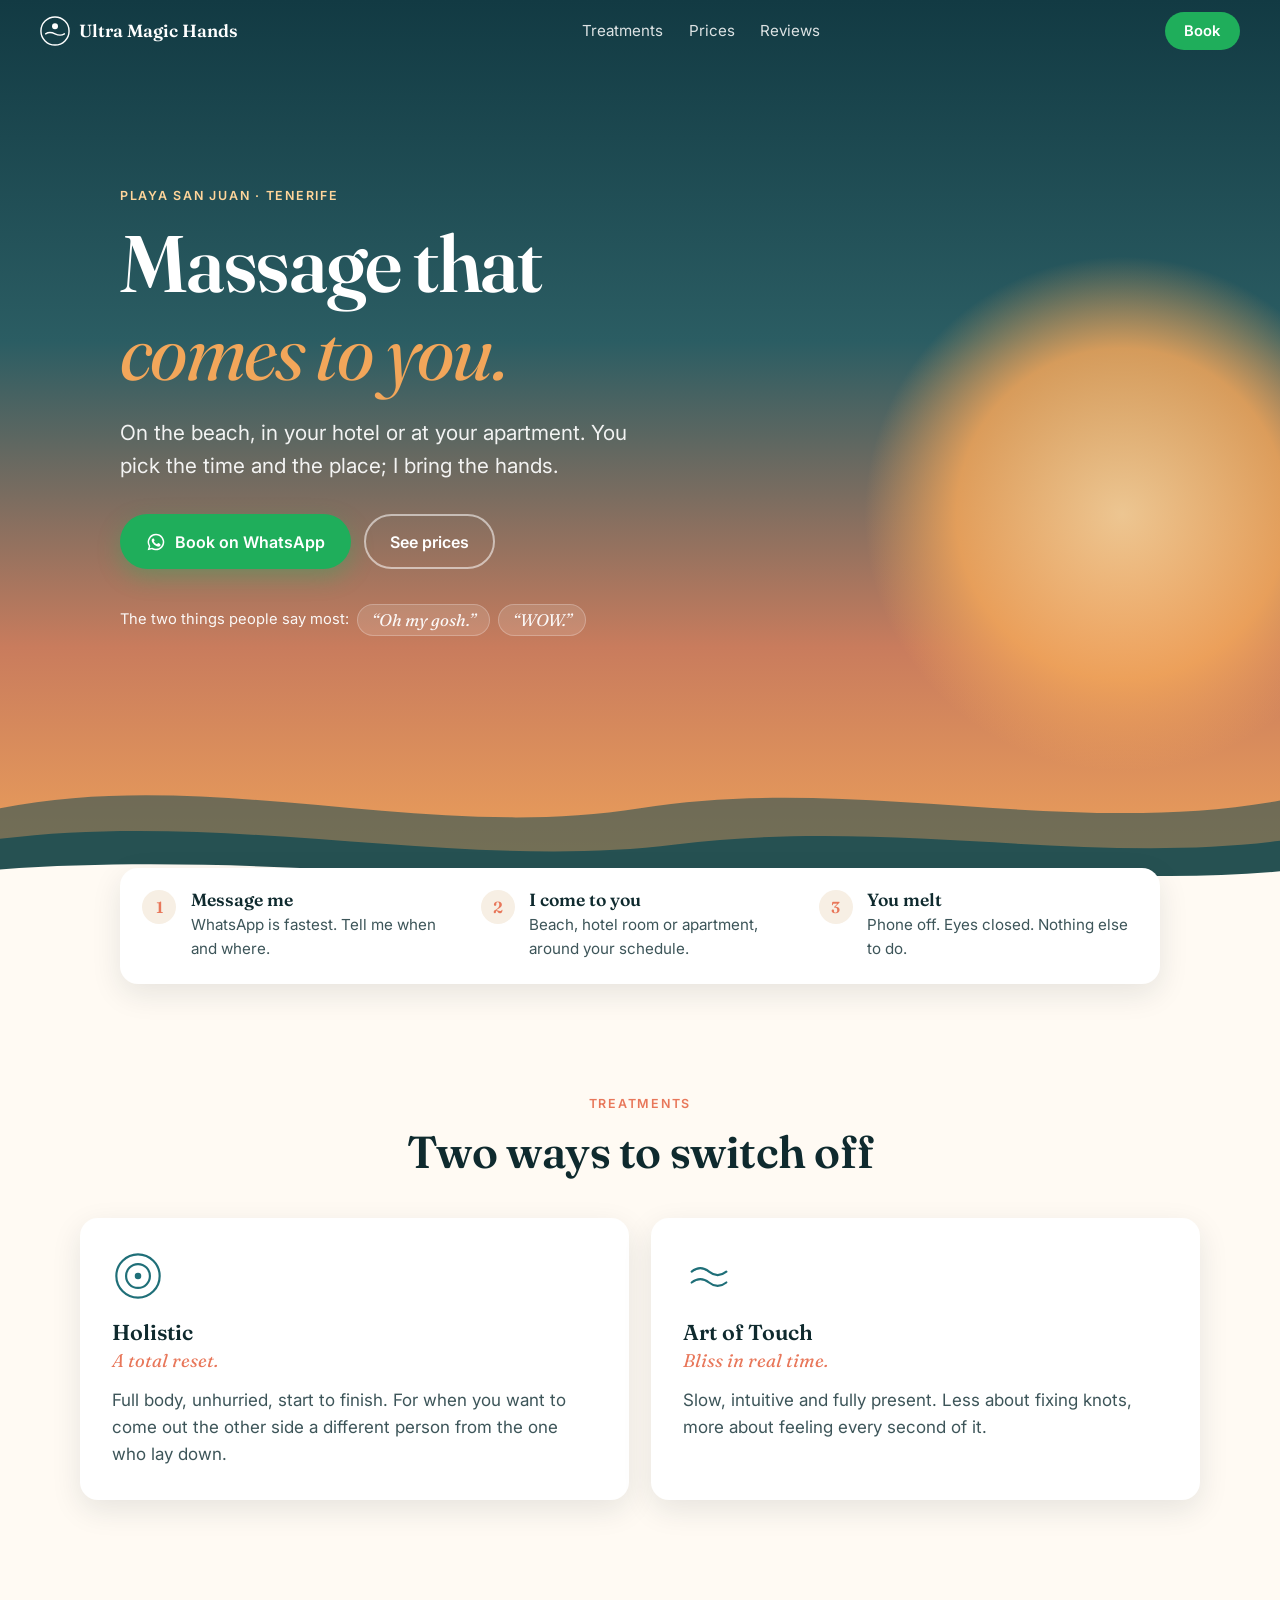
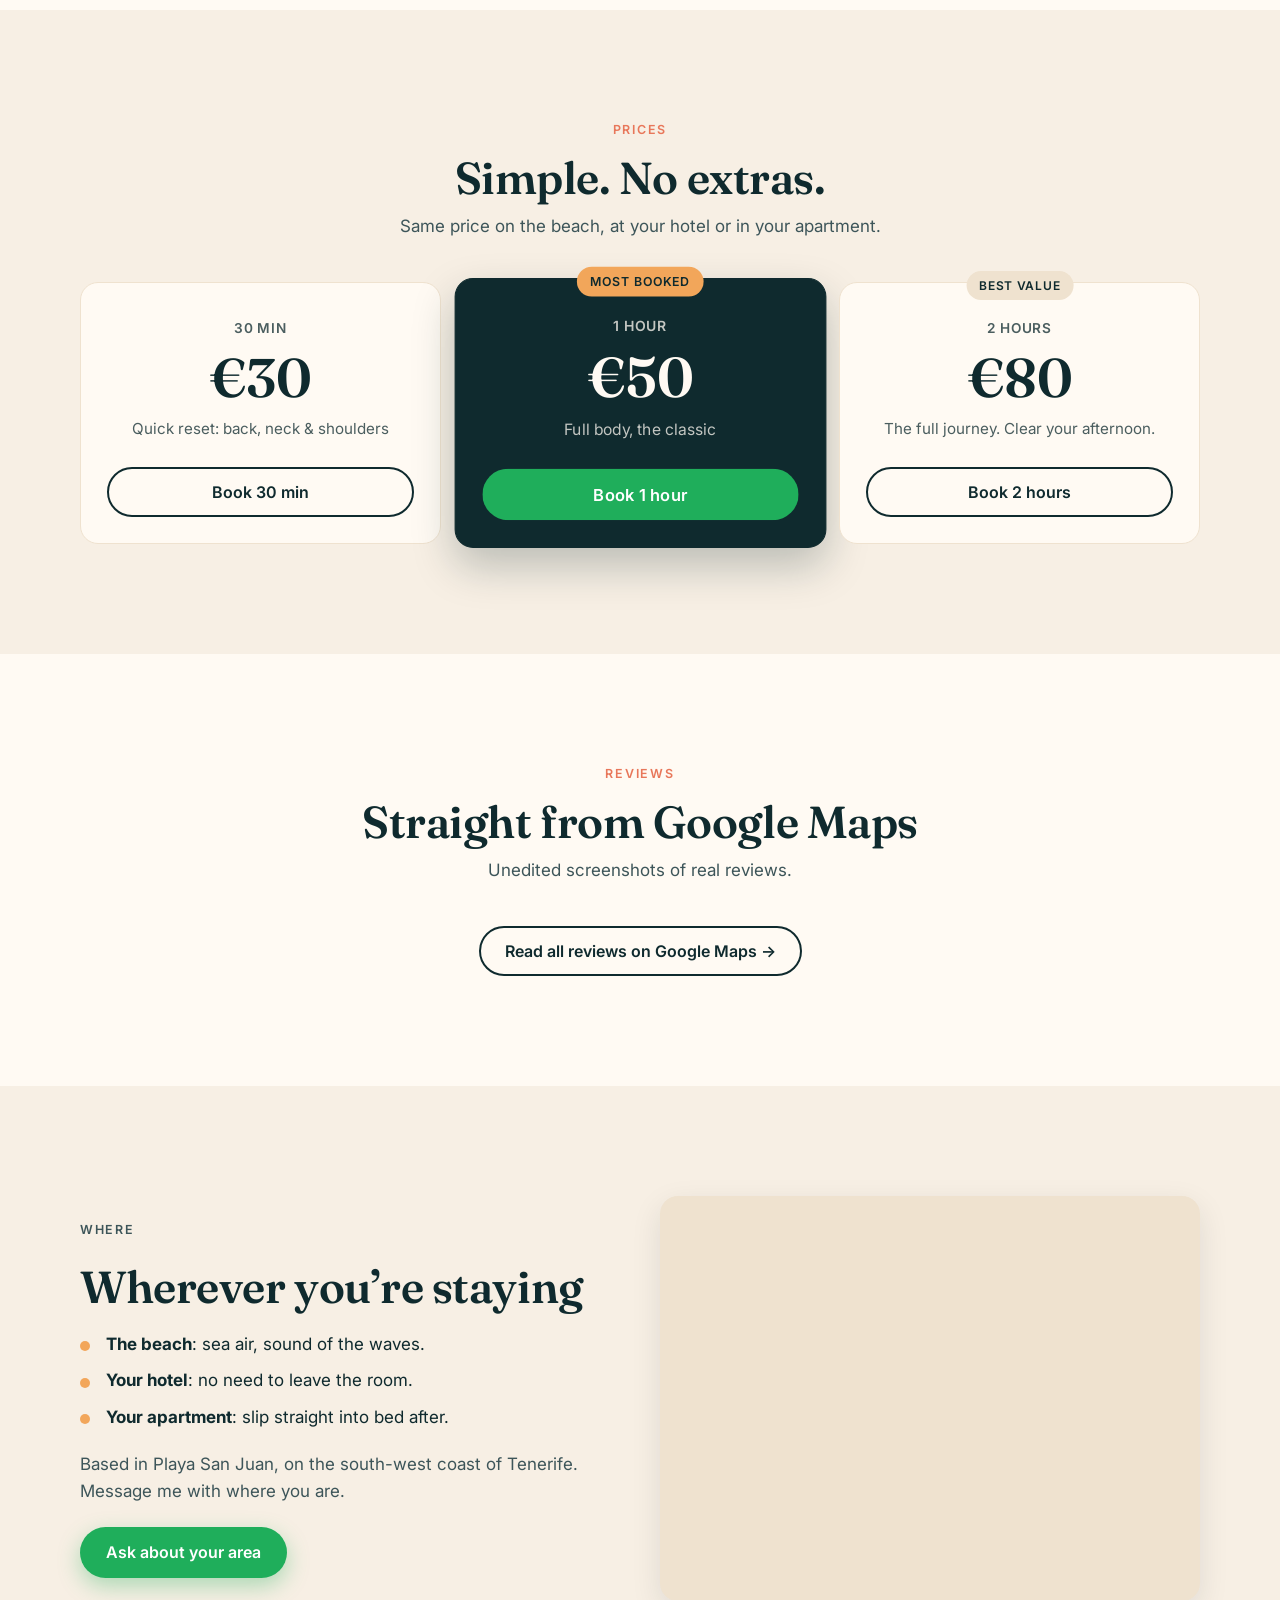
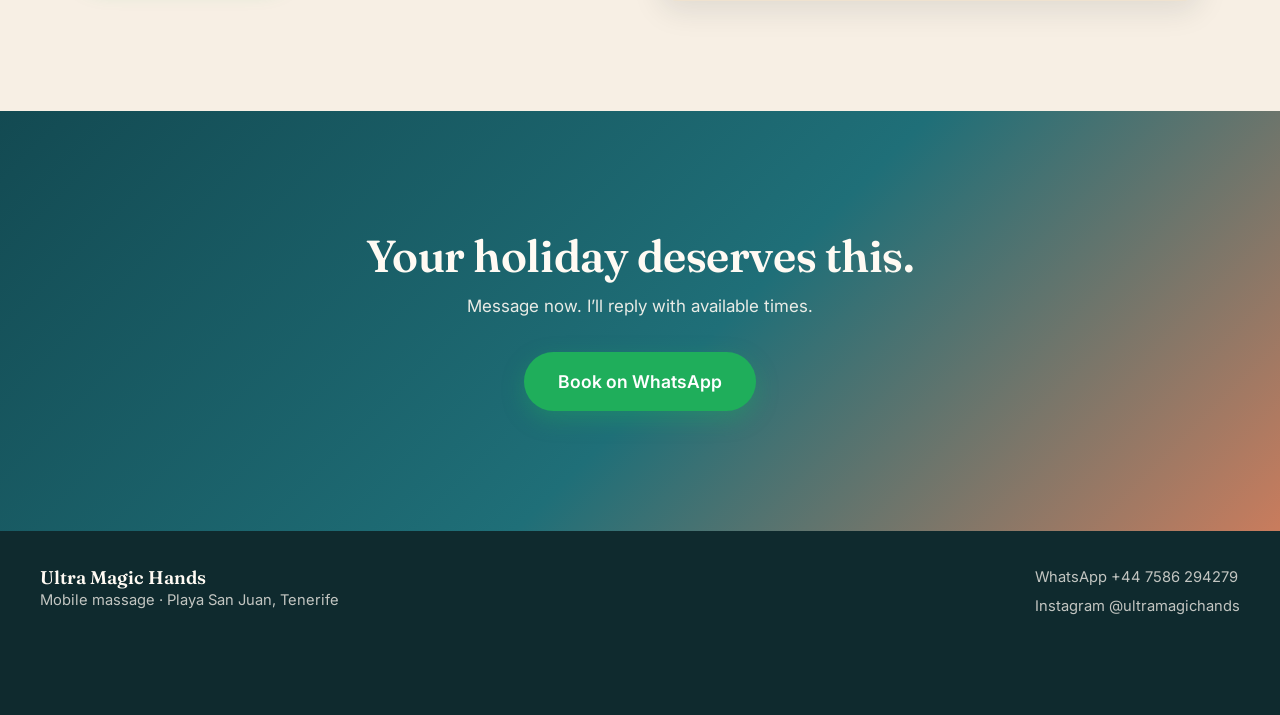
==== index.html @ 97a44676 "Rebuild site as fast single page with Google review collage tool Mobile-first landing page for Ultra" ====
<!doctype html>
<html lang="en">
<head>
<meta charset="utf-8">
<meta name="viewport" content="width=device-width, initial-scale=1">
<title>Ultra Magic Hands · Mobile Massage in Playa San Juan, Tenerife</title>
<meta name="description" content="Mobile massage in Playa San Juan, Tenerife. On the beach, at your hotel or apartment. 30 min €30 · 1 hour €50 · 2 hours €80. Book on WhatsApp.">
<meta property="og:title" content="Ultra Magic Hands · Mobile Massage, Tenerife">
<meta property="og:description" content="Massage that comes to you: beach, hotel or apartment in Playa San Juan. Book on WhatsApp.">
<meta property="og:type" content="website">
<meta property="og:url" content="https://www.ultramagichands.com/">
<meta property="og:image" content="https://www.ultramagichands.com/assets/og.jpg">
<meta name="theme-color" content="#0f2a2e">
<link rel="icon" href="assets/favicon.svg" type="image/svg+xml">
<link rel="preconnect" href="https://fonts.googleapis.com">
<link rel="preconnect" href="https://fonts.gstatic.com" crossorigin>
<link href="https://fonts.googleapis.com/css2?family=Fraunces:ital,opsz,wght@0,9..144,400;0,9..144,600;1,9..144,400&family=Inter:wght@400;500;600&display=swap" rel="stylesheet">
<link rel="stylesheet" href="assets/style.css">

<script type="application/ld+json">
{
  "@context": "https://schema.org",
  "@type": "HealthAndBeautyBusiness",
  "name": "Ultra Magic Hands Massage",
  "url": "https://www.ultramagichands.com/",
  "telephone": "+44 7586 294279",
  "areaServed": "Playa San Juan, Tenerife",
  "address": { "@type": "PostalAddress", "addressLocality": "Playa San Juan", "addressRegion": "Santa Cruz de Tenerife", "addressCountry": "ES" },
  "priceRange": "€30–€80",
  "sameAs": ["https://www.instagram.com/ultramagichands/"]
}
</script>
</head>
<body>

<header class="nav">
  <a class="brand" href="#top" aria-label="Ultra Magic Hands home">
    <svg class="brand-mark" viewBox="0 0 32 32" aria-hidden="true"><circle cx="16" cy="16" r="15" fill="none" stroke="currentColor" stroke-width="1.5"/><path d="M6 19c3-2 6-2 10 0s7 2 10 0" fill="none" stroke="currentColor" stroke-width="1.5" stroke-linecap="round"/><circle cx="16" cy="11" r="3.2" fill="currentColor"/></svg>
    <span>Ultra Magic Hands</span>
  </a>
  <nav class="nav-links" aria-label="Sections">
    <a href="#treatments">Treatments</a>
    <a href="#prices">Prices</a>
    <a href="#reviews">Reviews</a>
  </nav>
  <a class="btn btn-small js-wa" href="https://wa.me/447586294279" data-msg="Hi! I'd like to book a massage.">Book</a>
</header>

<main id="top">

  <section class="hero">
    <div class="hero-sky" aria-hidden="true">
      <div class="sun"></div>
      <svg class="waves" viewBox="0 0 1440 320" preserveAspectRatio="none">
        <path class="w1" d="M0,224 C240,180 480,260 720,224 C960,188 1200,256 1440,216 L1440,320 L0,320 Z"/>
        <path class="w2" d="M0,256 C260,226 520,290 760,262 C1000,234 1220,284 1440,258 L1440,320 L0,320 Z"/>
        <path class="w3" d="M0,288 C300,268 560,312 820,294 C1080,276 1260,306 1440,290 L1440,320 L0,320 Z"/>
      </svg>
    </div>
    <div class="hero-inner">
      <p class="eyebrow">Playa San Juan · Tenerife</p>
      <h1>Massage that<br><em>comes to you.</em></h1>
      <p class="lead">On the beach, in your hotel or at your apartment. You pick the time and the place; I bring the hands.</p>
      <div class="hero-cta">
        <a class="btn btn-wa js-wa" href="https://wa.me/447586294279" data-msg="Hi! I'd like to book a massage.">
          <svg viewBox="0 0 24 24" aria-hidden="true"><path fill="currentColor" d="M12 2a10 10 0 0 0-8.6 15.1L2 22l5-1.3A10 10 0 1 0 12 2Zm0 18.2c-1.5 0-3-.4-4.3-1.2l-.3-.2-3 .8.8-2.9-.2-.3A8.2 8.2 0 1 1 12 20.2Zm4.5-6.1c-.2-.1-1.5-.7-1.7-.8-.2-.1-.4-.1-.6.1l-.8 1c-.1.2-.3.2-.5.1a6.7 6.7 0 0 1-3.3-2.9c-.3-.4.3-.4.7-1.3.1-.2 0-.3 0-.4l-.8-1.8c-.2-.5-.4-.4-.6-.4h-.5a1 1 0 0 0-.7.3 3 3 0 0 0-.9 2.2 5.2 5.2 0 0 0 1.1 2.7 11.8 11.8 0 0 0 4.5 4c1.7.7 2.3.8 3.2.6.5-.1 1.5-.6 1.7-1.2.2-.6.2-1.1.2-1.2-.1-.1-.3-.2-.5-.3Z"/></svg>
          Book on WhatsApp
        </a>
        <a class="btn btn-ghost" href="#prices">See prices</a>
      </div>
      <p class="reactions" aria-label="Most common reactions">
        The two things people say most:
        <span class="chip">“Oh my gosh.”</span>
        <span class="chip">“WOW.”</span>
      </p>
    </div>
  </section>

  <section class="steps" aria-label="How it works">
    <ol>
      <li><span class="num">1</span><div><h3>Message me</h3><p>WhatsApp is fastest. Tell me when and where.</p></div></li>
      <li><span class="num">2</span><div><h3>I come to you</h3><p>Beach, hotel room or apartment, around your schedule.</p></div></li>
      <li><span class="num">3</span><div><h3>You melt</h3><p>Phone off. Eyes closed. Nothing else to do.</p></div></li>
    </ol>
  </section>

  <section id="treatments" class="section">
    <header class="section-head">
      <p class="eyebrow">Treatments</p>
      <h2>Two ways to switch off</h2>
    </header>
    <div class="cards">
      <article class="card treat">
        <div class="treat-icon" aria-hidden="true">
          <svg viewBox="0 0 48 48"><circle cx="24" cy="24" r="20" fill="none" stroke="currentColor" stroke-width="2"/><circle cx="24" cy="24" r="11" fill="none" stroke="currentColor" stroke-width="2"/><circle cx="24" cy="24" r="3" fill="currentColor"/></svg>
        </div>
        <h3>Holistic</h3>
        <p class="tagline">A total reset.</p>
        <p>Full body, unhurried, start to finish. For when you want to come out the other side a different person from the one who lay down.</p>
      </article>
      <article class="card treat">
        <div class="treat-icon" aria-hidden="true">
          <svg viewBox="0 0 48 48"><path d="M8 30c5-4 11-4 16 0s11 4 16 0" fill="none" stroke="currentColor" stroke-width="2" stroke-linecap="round"/><path d="M8 20c5-4 11-4 16 0s11 4 16 0" fill="none" stroke="currentColor" stroke-width="2" stroke-linecap="round"/></svg>
        </div>
        <h3>Art of Touch</h3>
        <p class="tagline">Bliss in real time.</p>
        <p>Slow, intuitive and fully present. Less about fixing knots, more about feeling every second of it.</p>
      </article>
    </div>
  </section>

  <section id="prices" class="section section-tint">
    <header class="section-head">
      <p class="eyebrow">Prices</p>
      <h2>Simple. No extras.</h2>
      <p class="sub">Same price on the beach, at your hotel or in your apartment.</p>
    </header>
    <div class="prices">
      <article class="price">
        <p class="dur">30 min</p>
        <p class="amt">€30</p>
        <p class="note">Quick reset: back, neck &amp; shoulders</p>
        <a class="btn btn-line js-wa" href="https://wa.me/447586294279" data-msg="Hi! I'd like to book a 30 minute massage.">Book 30 min</a>
      </article>
      <article class="price featured">
        <p class="badge">Most booked</p>
        <p class="dur">1 hour</p>
        <p class="amt">€50</p>
        <p class="note">Full body, the classic</p>
        <a class="btn btn-wa js-wa" href="https://wa.me/447586294279" data-msg="Hi! I'd like to book a 1 hour massage.">Book 1 hour</a>
      </article>
      <article class="price">
        <p class="badge badge-soft">Best value</p>
        <p class="dur">2 hours</p>
        <p class="amt">€80</p>
        <p class="note">The full journey. Clear your afternoon.</p>
        <a class="btn btn-line js-wa" href="https://wa.me/447586294279" data-msg="Hi! I'd like to book a 2 hour massage.">Book 2 hours</a>
      </article>
    </div>
  </section>

  <section id="reviews" class="section">
    <header class="section-head">
      <p class="eyebrow">Reviews</p>
      <h2>Straight from Google Maps</h2>
      <p class="sub">Unedited screenshots of real reviews.</p>
    </header>
    <div class="collage" id="collage" hidden></div>
    <div class="reviews-cta">
      <a class="btn btn-ghost-dark js-maps" href="https://www.google.com/maps/search/?api=1&amp;query=Ultra+Magic+Hands+Massage+Playa+San+Juan+Tenerife" target="_blank" rel="noopener">Read all reviews on Google Maps →</a>
    </div>
  </section>

  <section id="where" class="section section-tint">
    <div class="where">
      <div>
        <p class="eyebrow">Where</p>
        <h2>Wherever you’re staying</h2>
        <ul class="places">
          <li><strong>The beach</strong>: sea air, sound of the waves.</li>
          <li><strong>Your hotel</strong>: no need to leave the room.</li>
          <li><strong>Your apartment</strong>: slip straight into bed after.</li>
        </ul>
        <p>Based in Playa San Juan, on the south-west coast of Tenerife. Message me with where you are.</p>
        <a class="btn btn-wa js-wa" href="https://wa.me/447586294279" data-msg="Hi! I'm staying at ... Can you come to me?">Ask about your area</a>
      </div>
      <div class="map">
        <iframe title="Map of Playa San Juan, Tenerife" loading="lazy" referrerpolicy="no-referrer-when-downgrade"
          src="https://www.google.com/maps?q=Playa+San+Juan,+Tenerife&amp;z=13&amp;output=embed"></iframe>
      </div>
    </div>
  </section>

  <section class="final">
    <h2>Your holiday deserves this.</h2>
    <p>Message now. I’ll reply with available times.</p>
    <a class="btn btn-wa btn-big js-wa" href="https://wa.me/447586294279" data-msg="Hi! I'd like to book a massage.">Book on WhatsApp</a>
  </section>

</main>

<footer class="footer">
  <div>
    <p class="brand-foot">Ultra Magic Hands</p>
    <p>Mobile massage · Playa San Juan, Tenerife</p>
  </div>
  <div class="foot-links">
    <a href="https://wa.me/447586294279" class="js-wa" data-msg="Hi!">WhatsApp +44 7586 294279</a>
    <a href="https://www.instagram.com/ultramagichands/" target="_blank" rel="noopener">Instagram @ultramagichands</a>
  </div>
</footer>

<a class="fab js-wa" href="https://wa.me/447586294279" data-msg="Hi! I'd like to book a massage." aria-label="Book on WhatsApp">
  <svg viewBox="0 0 24 24" aria-hidden="true"><path fill="currentColor" d="M12 2a10 10 0 0 0-8.6 15.1L2 22l5-1.3A10 10 0 1 0 12 2Zm0 18.2c-1.5 0-3-.4-4.3-1.2l-.3-.2-3 .8.8-2.9-.2-.3A8.2 8.2 0 1 1 12 20.2Zm4.5-6.1c-.2-.1-1.5-.7-1.7-.8-.2-.1-.4-.1-.6.1l-.8 1c-.1.2-.3.2-.5.1a6.7 6.7 0 0 1-3.3-2.9c-.3-.4.3-.4.7-1.3.1-.2 0-.3 0-.4l-.8-1.8c-.2-.5-.4-.4-.6-.4h-.5a1 1 0 0 0-.7.3 3 3 0 0 0-.9 2.2 5.2 5.2 0 0 0 1.1 2.7 11.8 11.8 0 0 0 4.5 4c1.7.7 2.3.8 3.2.6.5-.1 1.5-.6 1.7-1.2.2-.6.2-1.1.2-1.2-.1-.1-.3-.2-.5-.3Z"/></svg>
</a>

<div class="lightbox" id="lightbox" hidden>
  <button class="lb-close" aria-label="Close">×</button>
  <img alt="">
</div>

<script src="reviews/reviews.js"></script>
<script src="assets/site.js"></script>
</body>
</html>
---- assets/style.css ----
:root {
  --ink: #0f2a2e;
  --ink-soft: #3d5559;
  --sand: #f7efe4;
  --sand-deep: #efe2cf;
  --paper: #fffaf3;
  --sun: #f2a65a;
  --coral: #e8775a;
  --sea: #1f6f78;
  --sea-deep: #134a52;
  --wa: #1fae5b;
  --wa-dark: #178a48;
  --radius: 18px;
  --shadow: 0 10px 30px rgba(15, 42, 46, .10);
  --serif: "Fraunces", Georgia, serif;
  --sans: "Inter", system-ui, -apple-system, "Segoe UI", sans-serif;
}

* { box-sizing: border-box; }
html { scroll-behavior: smooth; scroll-padding-top: 72px; }
body {
  margin: 0;
  background: var(--paper);
  color: var(--ink);
  font: 400 17px/1.6 var(--sans);
  -webkit-font-smoothing: antialiased;
}
img { max-width: 100%; display: block; }
a { color: inherit; }
h1, h2, h3 { font-family: var(--serif); font-weight: 600; line-height: 1.1; margin: 0; }
h1 { font-size: clamp(2.6rem, 8vw, 5rem); letter-spacing: -.02em; }
h1 em { font-style: italic; font-weight: 400; color: var(--sun); }
h2 { font-size: clamp(1.9rem, 5vw, 2.8rem); letter-spacing: -.01em; }
h3 { font-size: 1.35rem; }
p { margin: 0; }

.eyebrow {
  font-size: .78rem; font-weight: 600; letter-spacing: .14em; text-transform: uppercase;
  color: var(--coral); margin-bottom: .8rem;
}

/* Buttons */
.btn {
  display: inline-flex; align-items: center; justify-content: center; gap: .55rem;
  padding: .95rem 1.5rem; border-radius: 999px; border: 2px solid transparent;
  font: 600 1rem/1 var(--sans); text-decoration: none; cursor: pointer;
  transition: transform .15s ease, background .15s ease, box-shadow .15s ease;
}
.btn:hover { transform: translateY(-1px); }
.btn svg { width: 1.25em; height: 1.25em; }
.btn-wa { background: var(--wa); color: #fff; box-shadow: 0 8px 22px rgba(31, 174, 91, .35); }
.btn-wa:hover { background: var(--wa-dark); }
.btn-ghost { border-color: rgba(255,255,255,.55); color: #fff; }
.btn-ghost:hover { background: rgba(255,255,255,.12); }
.btn-ghost-dark { border-color: var(--ink); color: var(--ink); }
.btn-ghost-dark:hover { background: var(--ink); color: var(--paper); }
.btn-line { border-color: var(--ink); color: var(--ink); background: transparent; }
.btn-line:hover { background: var(--ink); color: var(--paper); }
.btn-small { padding: .6rem 1.1rem; font-size: .92rem; background: var(--wa); color: #fff; }
.btn-big { padding: 1.15rem 2rem; font-size: 1.1rem; }

/* Nav */
.nav {
  position: fixed; inset: 0 0 auto 0; z-index: 20;
  display: flex; align-items: center; justify-content: space-between; gap: 1rem;
  padding: .75rem clamp(16px, 4vw, 40px);
  color: #fff; transition: background .25s ease, color .25s ease, box-shadow .25s ease;
}
.nav.scrolled { background: rgba(255, 250, 243, .92); color: var(--ink); backdrop-filter: blur(10px); box-shadow: 0 1px 0 rgba(15,42,46,.08); }
.brand { display: flex; align-items: center; gap: .55rem; text-decoration: none; font: 600 1.1rem var(--serif); }
.brand-mark { width: 30px; height: 30px; }
.nav-links { display: flex; gap: 1.6rem; }
.nav-links a { text-decoration: none; font-size: .95rem; opacity: .85; }
.nav-links a:hover { opacity: 1; }
@media (max-width: 720px) { .nav-links { display: none; } }

/* Hero */
.hero {
  position: relative; min-height: 100svh; display: flex; align-items: center;
  color: #fff; overflow: hidden;
  background: linear-gradient(180deg, #123a43 0%, #2b5d63 38%, #c97c5d 72%, #f2a65a 100%);
}
.hero-sky { position: absolute; inset: 0; pointer-events: none; }
.sun {
  position: absolute; width: min(60vw, 520px); aspect-ratio: 1; border-radius: 50%;
  right: -8vw; bottom: 14%;
  background: radial-gradient(circle at 50% 50%, #ffd59a 0%, #f2a65a 45%, rgba(242,166,90,0) 70%);
  opacity: .85; animation: breathe 9s ease-in-out infinite;
}
@keyframes breathe { 50% { transform: scale(1.05); opacity: 1; } }
.waves { position: absolute; left: 0; right: 0; bottom: 0; width: 100%; height: 34%; }
.waves .w1 { fill: rgba(19, 74, 82, .55); }
.waves .w2 { fill: rgba(19, 74, 82, .8); }
.waves .w3 { fill: var(--paper); }
.hero-inner {
  position: relative; width: 100%; max-width: 1120px; margin: 0 auto;
  padding: 120px clamp(16px, 5vw, 40px) 22vh;
}
.hero .eyebrow { color: #ffd59a; }
.lead { font-size: clamp(1.05rem, 2.4vw, 1.3rem); max-width: 34rem; margin: 1.3rem 0 2rem; opacity: .92; }
.hero-cta { display: flex; flex-wrap: wrap; gap: .8rem; }
.reactions { margin-top: 2.2rem; font-size: .92rem; opacity: .95; display: flex; flex-wrap: wrap; align-items: center; gap: .5rem; }
.chip {
  font: italic 400 1.05rem var(--serif); padding: .3rem .85rem; border-radius: 999px;
  background: rgba(255,255,255,.14); border: 1px solid rgba(255,255,255,.25);
}

/* Steps */
.steps { max-width: 1120px; margin: -2rem auto 0; padding: 0 clamp(16px, 5vw, 40px); position: relative; }
.steps ol {
  list-style: none; margin: 0; padding: 1.4rem; display: grid; gap: 1.2rem;
  grid-template-columns: repeat(3, 1fr);
  background: #fff; border-radius: var(--radius); box-shadow: var(--shadow);
}
.steps li { display: flex; gap: .9rem; align-items: flex-start; }
.steps h3 { font-size: 1.1rem; margin-bottom: .2rem; }
.steps p { color: var(--ink-soft); font-size: .95rem; }
.num {
  flex: none; width: 34px; height: 34px; border-radius: 50%; display: grid; place-items: center;
  background: var(--sand); color: var(--coral); font: 600 1rem var(--serif);
}
@media (max-width: 760px) { .steps ol { grid-template-columns: 1fr; } }

/* Sections */
.section { padding: clamp(64px, 10vw, 110px) clamp(16px, 5vw, 40px); }
.section > * { max-width: 1120px; margin-left: auto; margin-right: auto; }
.section-tint { background: var(--sand); }
.section-head { text-align: center; margin-bottom: 2.6rem; }
.sub { color: var(--ink-soft); margin-top: .7rem; }

.cards { display: grid; grid-template-columns: repeat(2, 1fr); gap: 1.4rem; }
.card { background: #fff; border-radius: var(--radius); padding: 2rem; box-shadow: var(--shadow); }
.treat-icon { width: 52px; height: 52px; color: var(--sea); margin-bottom: 1.2rem; }
.treat .tagline { font: italic 400 1.15rem var(--serif); color: var(--coral); margin: .3rem 0 .9rem; }
.treat p:last-child { color: var(--ink-soft); }
@media (max-width: 720px) { .cards { grid-template-columns: 1fr; } }

/* Prices */
.prices { display: grid; grid-template-columns: repeat(3, 1fr); gap: 1.2rem; align-items: stretch; }
.price {
  position: relative; background: var(--paper); border-radius: var(--radius); padding: 2.2rem 1.6rem 1.6rem;
  text-align: center; display: flex; flex-direction: column; gap: .4rem; border: 1px solid var(--sand-deep);
}
.price.featured { background: var(--ink); color: var(--paper); border-color: var(--ink); transform: scale(1.03); box-shadow: 0 18px 40px rgba(15,42,46,.25); }
.price .dur { font-weight: 600; letter-spacing: .06em; text-transform: uppercase; font-size: .85rem; opacity: .75; }
.price .amt { font: 600 3.4rem/1 var(--serif); margin: .3rem 0; }
.price .note { opacity: .75; font-size: .95rem; margin-bottom: 1.2rem; flex: 1; }
.price.featured .btn-wa { box-shadow: none; }
.badge {
  position: absolute; top: -.75rem; left: 50%; transform: translateX(-50%);
  background: var(--sun); color: var(--ink); font-size: .75rem; font-weight: 600; letter-spacing: .06em;
  text-transform: uppercase; padding: .3rem .8rem; border-radius: 999px; white-space: nowrap;
}
.badge-soft { background: var(--sand-deep); }
@media (max-width: 820px) {
  .prices { grid-template-columns: 1fr; max-width: 420px; gap: 1.6rem; }
  .price.featured { transform: none; order: -1; }
}

/* Reviews collage */
.collage { columns: 3 280px; column-gap: 1rem; }
.collage figure {
  break-inside: avoid; margin: 0 0 1rem; border-radius: 14px; overflow: hidden;
  background: #fff; box-shadow: var(--shadow); cursor: zoom-in;
  transition: transform .2s ease;
}
.collage figure:nth-child(3n+1) { transform: rotate(-.6deg); }
.collage figure:nth-child(3n+2) { transform: rotate(.5deg); }
.collage figure:hover { transform: rotate(0) scale(1.02); }
.collage img { width: 100%; height: auto; }
.reviews-cta { text-align: center; margin-top: 2rem; }

.lightbox {
  position: fixed; inset: 0; z-index: 50; background: rgba(15,42,46,.88);
  display: grid; place-items: center; padding: 16px;
}
.lightbox[hidden] { display: none; }
.lightbox img { max-height: 90vh; width: auto; border-radius: 12px; }
.lb-close {
  position: absolute; top: 12px; right: 16px; font-size: 2.2rem; line-height: 1;
  background: none; border: 0; color: #fff; cursor: pointer;
}

/* Where */
.where { display: grid; grid-template-columns: 1fr 1fr; gap: 2.5rem; align-items: center; }
.where h2 { margin-bottom: 1.2rem; }
.places { list-style: none; padding: 0; margin: 0 0 1.2rem; display: grid; gap: .6rem; }
.places li { padding-left: 1.6rem; position: relative; }
.places li::before { content: ""; position: absolute; left: 0; top: .6em; width: 10px; height: 10px; border-radius: 50%; background: var(--sun); }
.where p { color: var(--ink-soft); margin-bottom: 1.4rem; }
.map { border-radius: var(--radius); overflow: hidden; box-shadow: var(--shadow); aspect-ratio: 4 / 3; background: var(--sand-deep); }
.map iframe { width: 100%; height: 100%; border: 0; }
@media (max-width: 820px) { .where { grid-template-columns: 1fr; } }

/* Final CTA */
.final {
  text-align: center; color: var(--paper); padding: clamp(70px, 11vw, 120px) 16px;
  background: linear-gradient(135deg, var(--sea-deep), var(--sea) 55%, #c97c5d);
}
.final p { margin: .8rem 0 2rem; opacity: .9; }

/* Footer */
.footer {
  display: flex; flex-wrap: wrap; justify-content: space-between; gap: 1.2rem;
  padding: 2.2rem clamp(16px, 5vw, 40px) 6rem; background: var(--ink); color: rgba(255,250,243,.75); font-size: .92rem;
}
.brand-foot { font: 600 1.15rem var(--serif); color: var(--paper); }
.foot-links { display: flex; flex-direction: column; gap: .35rem; }
.foot-links a { text-decoration: none; }
.foot-links a:hover { color: var(--paper); }

/* Floating WhatsApp button */
.fab {
  position: fixed; right: 18px; bottom: 18px; z-index: 30; width: 60px; height: 60px; border-radius: 50%;
  display: grid; place-items: center; background: var(--wa); color: #fff;
  box-shadow: 0 10px 24px rgba(0,0,0,.25); opacity: 0; transform: translateY(20px); pointer-events: none;
  transition: opacity .25s ease, transform .25s ease;
}
.fab.show { opacity: 1; transform: none; pointer-events: auto; }
.fab svg { width: 30px; height: 30px; }

@media (prefers-reduced-motion: reduce) {
  html { scroll-behavior: auto; }
  .sun { animation: none; }
  .btn, .collage figure, .fab { transition: none; }
}
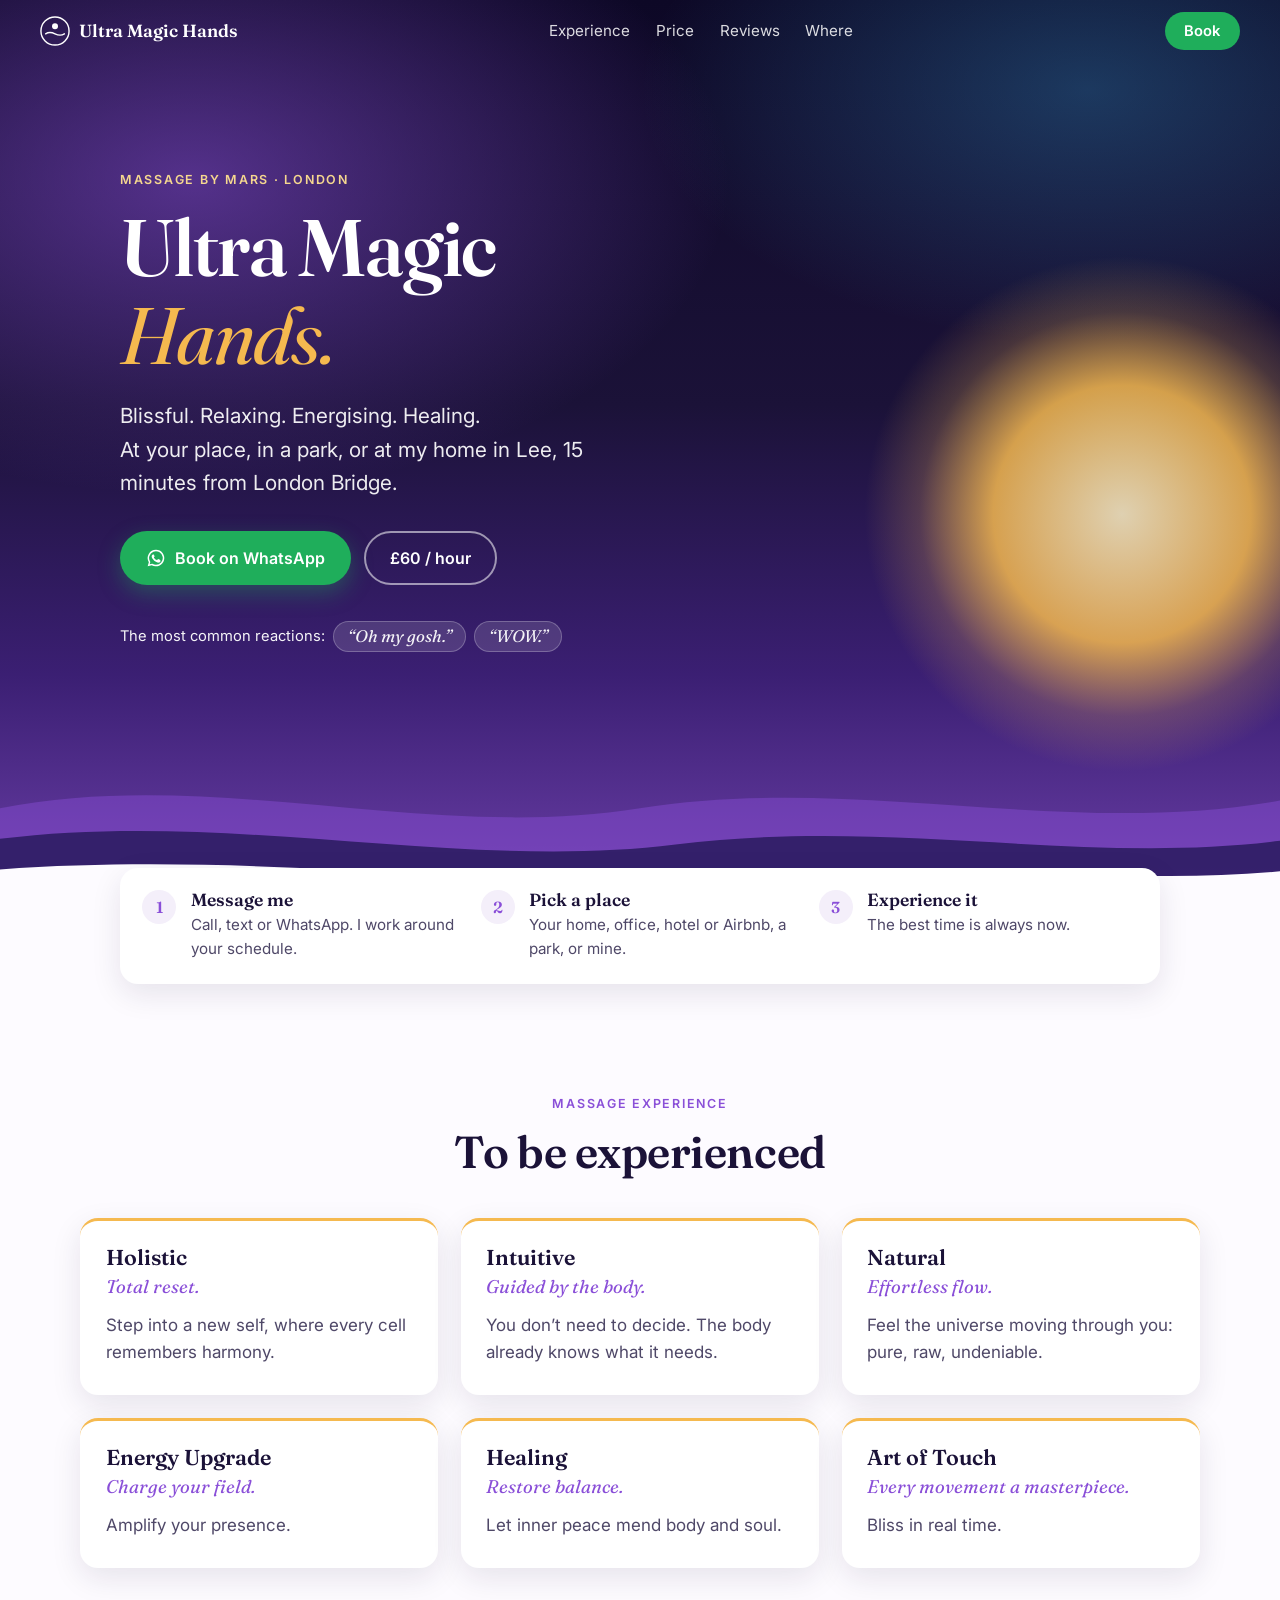
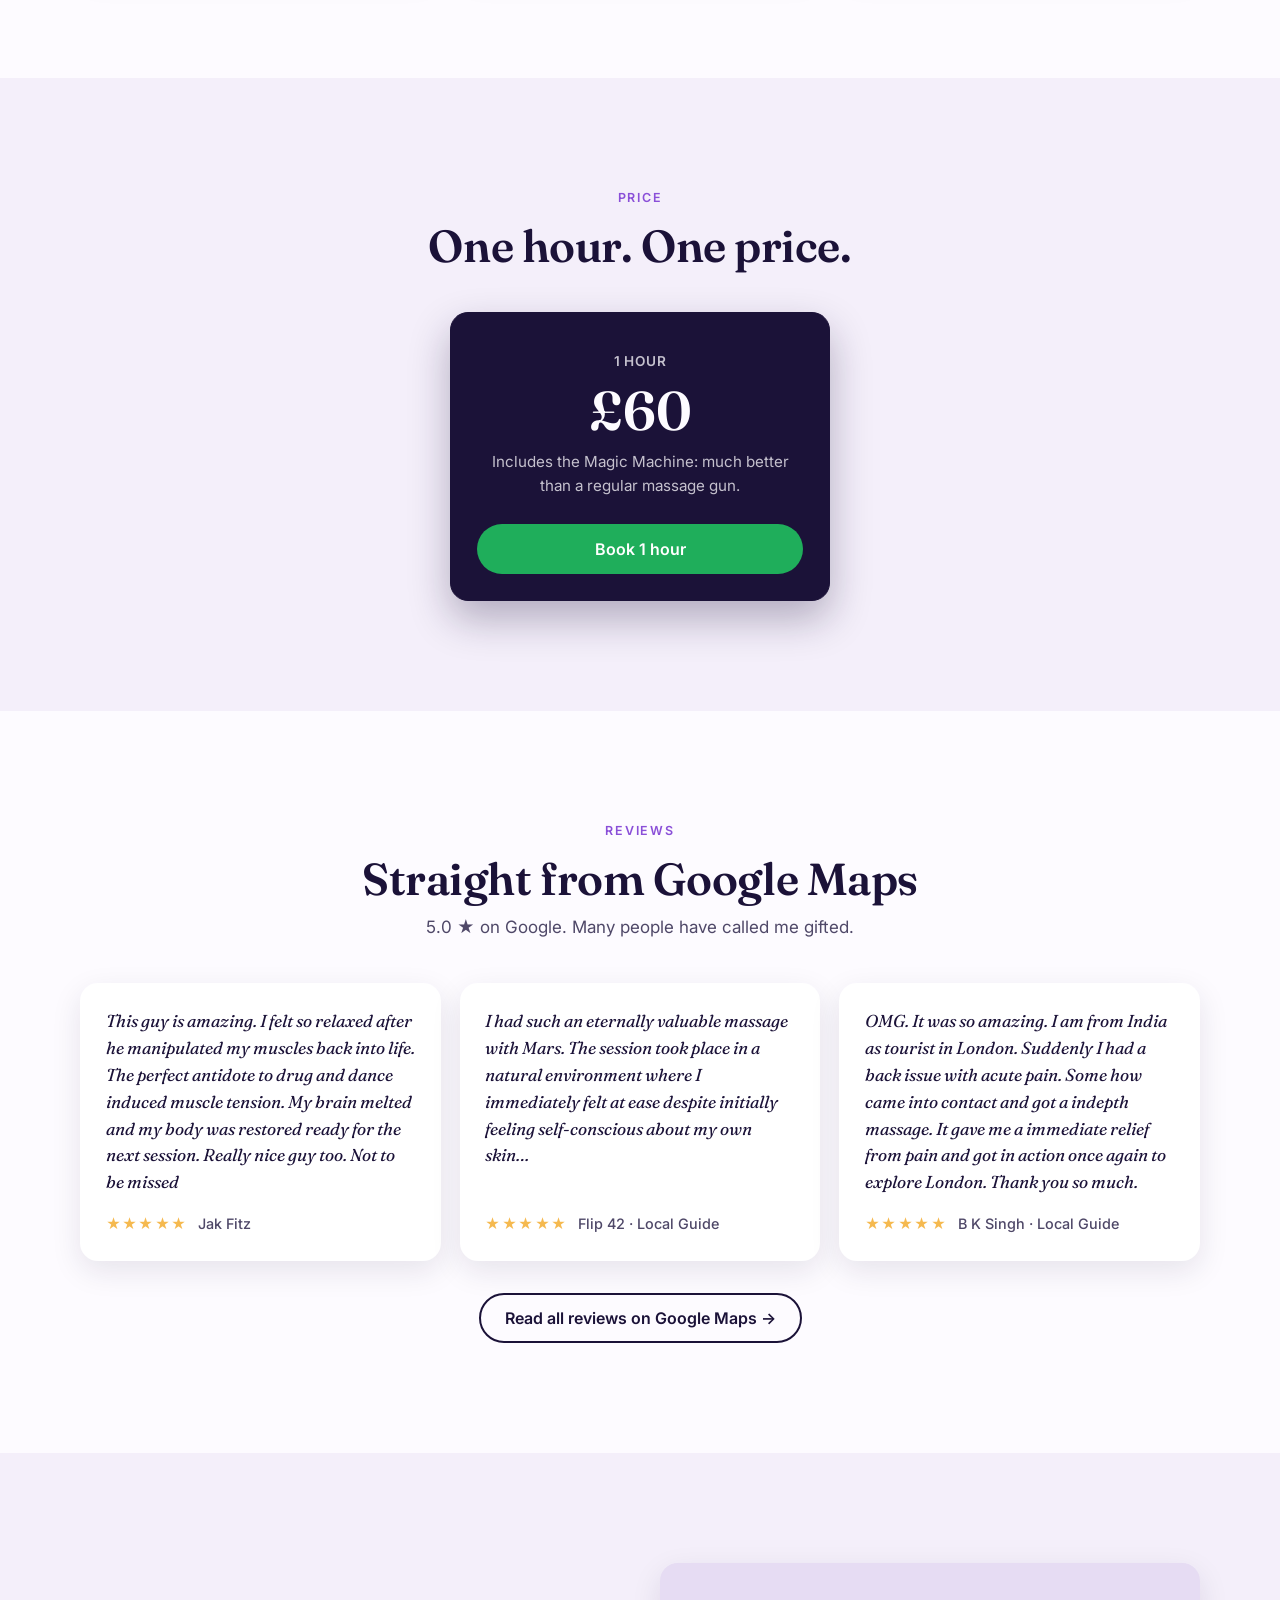
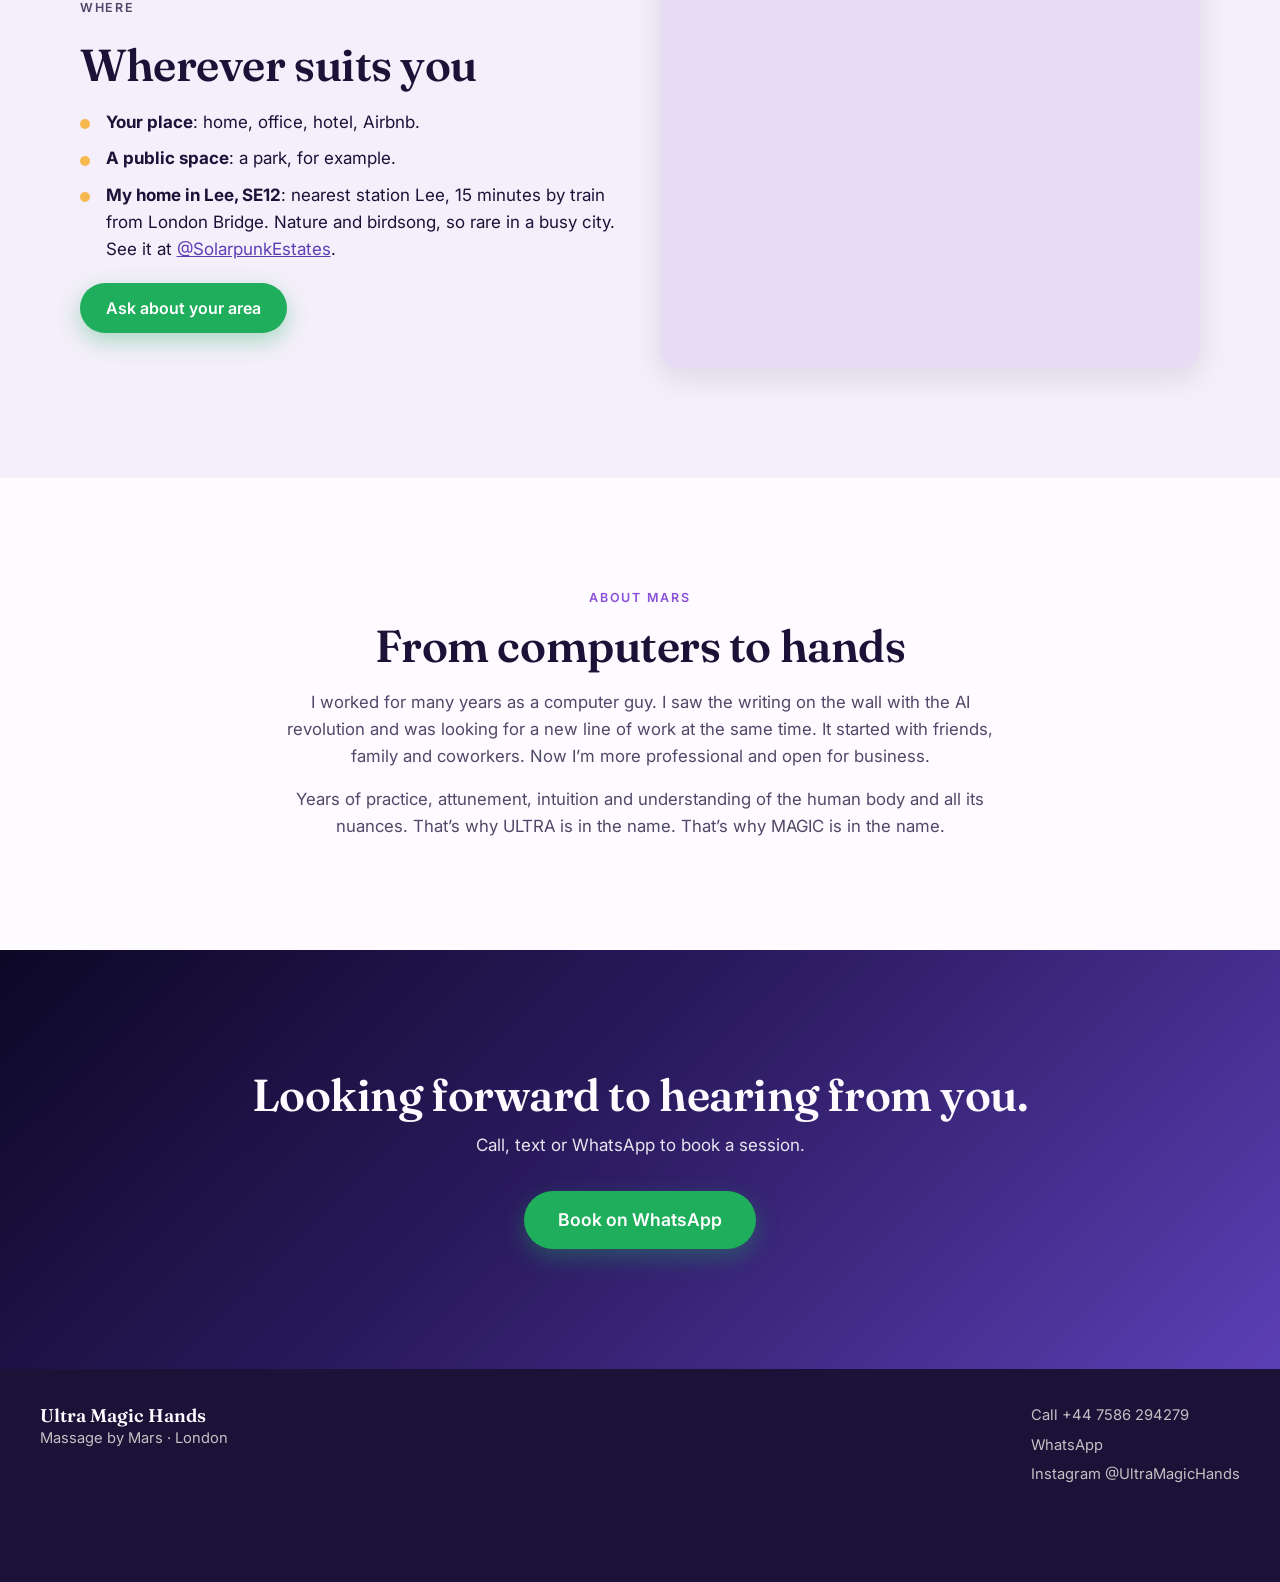
==== commit 3df6c25e: "Match site to the real business: London, £60/hour, six experiences Content now follows the live home" ====
--- a/index.html
+++ b/index.html
@@ -3,14 +3,13 @@
 <head>
 <meta charset="utf-8">
 <meta name="viewport" content="width=device-width, initial-scale=1">
-<title>Ultra Magic Hands · Mobile Massage in Playa San Juan, Tenerife</title>
-<meta name="description" content="Mobile massage in Playa San Juan, Tenerife. On the beach, at your hotel or apartment. 30 min €30 · 1 hour €50 · 2 hours €80. Book on WhatsApp.">
-<meta property="og:title" content="Ultra Magic Hands · Mobile Massage, Tenerife">
-<meta property="og:description" content="Massage that comes to you: beach, hotel or apartment in Playa San Juan. Book on WhatsApp.">
+<title>Ultra Magic Hands · Massage in London</title>
+<meta name="description" content="Massage by Mars in London. At your place, in a park, or at my home in Lee (SE12), 15 minutes from London Bridge. 1 hour £60. Book on WhatsApp.">
+<meta property="og:title" content="Ultra Magic Hands · Massage in London">
+<meta property="og:description" content="Blissful. Relaxing. Energising. Healing. Book on WhatsApp.">
 <meta property="og:type" content="website">
 <meta property="og:url" content="https://www.ultramagichands.com/">
-<meta property="og:image" content="https://www.ultramagichands.com/assets/og.jpg">
-<meta name="theme-color" content="#0f2a2e">
+<meta name="theme-color" content="#1b1238">
 <link rel="icon" href="assets/favicon.svg" type="image/svg+xml">
 <link rel="preconnect" href="https://fonts.googleapis.com">
 <link rel="preconnect" href="https://fonts.gstatic.com" crossorigin>
@@ -21,12 +20,12 @@
 {
   "@context": "https://schema.org",
   "@type": "HealthAndBeautyBusiness",
-  "name": "Ultra Magic Hands Massage",
+  "name": "Ultra Magic Hands Massage by Mars",
   "url": "https://www.ultramagichands.com/",
   "telephone": "+44 7586 294279",
-  "areaServed": "Playa San Juan, Tenerife",
-  "address": { "@type": "PostalAddress", "addressLocality": "Playa San Juan", "addressRegion": "Santa Cruz de Tenerife", "addressCountry": "ES" },
-  "priceRange": "€30–€80",
+  "areaServed": "London",
+  "address": { "@type": "PostalAddress", "addressLocality": "London", "addressCountry": "GB" },
+  "priceRange": "£60 per hour",
   "sameAs": ["https://www.instagram.com/ultramagichands/"]
 }
 </script>
@@ -39,11 +38,12 @@
     <span>Ultra Magic Hands</span>
   </a>
   <nav class="nav-links" aria-label="Sections">
-    <a href="#treatments">Treatments</a>
-    <a href="#prices">Prices</a>
+    <a href="#experience">Experience</a>
+    <a href="#prices">Price</a>
     <a href="#reviews">Reviews</a>
+    <a href="#where">Where</a>
   </nav>
-  <a class="btn btn-small js-wa" href="https://wa.me/447586294279" data-msg="Hi! I'd like to book a massage.">Book</a>
+  <a class="btn btn-small js-wa" href="https://wa.me/447586294279" data-msg="Hi Mars! I'd like to book a massage.">Book</a>
 </header>
 
 <main id="top">
@@ -58,18 +58,18 @@
       </svg>
     </div>
     <div class="hero-inner">
-      <p class="eyebrow">Playa San Juan · Tenerife</p>
-      <h1>Massage that<br><em>comes to you.</em></h1>
-      <p class="lead">On the beach, in your hotel or at your apartment. You pick the time and the place; I bring the hands.</p>
+      <p class="eyebrow">Massage by Mars · London</p>
+      <h1>Ultra Magic<br><em>Hands.</em></h1>
+      <p class="lead">Blissful. Relaxing. Energising. Healing.<br>At your place, in a park, or at my home in Lee, 15 minutes from London Bridge.</p>
       <div class="hero-cta">
-        <a class="btn btn-wa js-wa" href="https://wa.me/447586294279" data-msg="Hi! I'd like to book a massage.">
+        <a class="btn btn-wa js-wa" href="https://wa.me/447586294279" data-msg="Hi Mars! I'd like to book a massage.">
           <svg viewBox="0 0 24 24" aria-hidden="true"><path fill="currentColor" d="M12 2a10 10 0 0 0-8.6 15.1L2 22l5-1.3A10 10 0 1 0 12 2Zm0 18.2c-1.5 0-3-.4-4.3-1.2l-.3-.2-3 .8.8-2.9-.2-.3A8.2 8.2 0 1 1 12 20.2Zm4.5-6.1c-.2-.1-1.5-.7-1.7-.8-.2-.1-.4-.1-.6.1l-.8 1c-.1.2-.3.2-.5.1a6.7 6.7 0 0 1-3.3-2.9c-.3-.4.3-.4.7-1.3.1-.2 0-.3 0-.4l-.8-1.8c-.2-.5-.4-.4-.6-.4h-.5a1 1 0 0 0-.7.3 3 3 0 0 0-.9 2.2 5.2 5.2 0 0 0 1.1 2.7 11.8 11.8 0 0 0 4.5 4c1.7.7 2.3.8 3.2.6.5-.1 1.5-.6 1.7-1.2.2-.6.2-1.1.2-1.2-.1-.1-.3-.2-.5-.3Z"/></svg>
           Book on WhatsApp
         </a>
-        <a class="btn btn-ghost" href="#prices">See prices</a>
+        <a class="btn btn-ghost" href="#prices">£60 / hour</a>
       </div>
       <p class="reactions" aria-label="Most common reactions">
-        The two things people say most:
+        The most common reactions:
         <span class="chip">“Oh my gosh.”</span>
         <span class="chip">“WOW.”</span>
       </p>
@@ -78,63 +78,38 @@
 
   <section class="steps" aria-label="How it works">
     <ol>
-      <li><span class="num">1</span><div><h3>Message me</h3><p>WhatsApp is fastest. Tell me when and where.</p></div></li>
-      <li><span class="num">2</span><div><h3>I come to you</h3><p>Beach, hotel room or apartment, around your schedule.</p></div></li>
-      <li><span class="num">3</span><div><h3>You melt</h3><p>Phone off. Eyes closed. Nothing else to do.</p></div></li>
+      <li><span class="num">1</span><div><h3>Message me</h3><p>Call, text or WhatsApp. I work around your schedule.</p></div></li>
+      <li><span class="num">2</span><div><h3>Pick a place</h3><p>Your home, office, hotel or Airbnb, a park, or mine.</p></div></li>
+      <li><span class="num">3</span><div><h3>Experience it</h3><p>The best time is always now.</p></div></li>
     </ol>
   </section>
 
-  <section id="treatments" class="section">
+  <section id="experience" class="section">
     <header class="section-head">
-      <p class="eyebrow">Treatments</p>
-      <h2>Two ways to switch off</h2>
+      <p class="eyebrow">Massage experience</p>
+      <h2>To be experienced</h2>
     </header>
-    <div class="cards">
-      <article class="card treat">
-        <div class="treat-icon" aria-hidden="true">
-          <svg viewBox="0 0 48 48"><circle cx="24" cy="24" r="20" fill="none" stroke="currentColor" stroke-width="2"/><circle cx="24" cy="24" r="11" fill="none" stroke="currentColor" stroke-width="2"/><circle cx="24" cy="24" r="3" fill="currentColor"/></svg>
-        </div>
-        <h3>Holistic</h3>
-        <p class="tagline">A total reset.</p>
-        <p>Full body, unhurried, start to finish. For when you want to come out the other side a different person from the one who lay down.</p>
-      </article>
-      <article class="card treat">
-        <div class="treat-icon" aria-hidden="true">
-          <svg viewBox="0 0 48 48"><path d="M8 30c5-4 11-4 16 0s11 4 16 0" fill="none" stroke="currentColor" stroke-width="2" stroke-linecap="round"/><path d="M8 20c5-4 11-4 16 0s11 4 16 0" fill="none" stroke="currentColor" stroke-width="2" stroke-linecap="round"/></svg>
-        </div>
-        <h3>Art of Touch</h3>
-        <p class="tagline">Bliss in real time.</p>
-        <p>Slow, intuitive and fully present. Less about fixing knots, more about feeling every second of it.</p>
-      </article>
+    <div class="cards cards-6">
+      <article class="card treat"><h3>Holistic</h3><p class="tagline">Total reset.</p><p>Step into a new self, where every cell remembers harmony.</p></article>
+      <article class="card treat"><h3>Intuitive</h3><p class="tagline">Guided by the body.</p><p>You don’t need to decide. The body already knows what it needs.</p></article>
+      <article class="card treat"><h3>Natural</h3><p class="tagline">Effortless flow.</p><p>Feel the universe moving through you: pure, raw, undeniable.</p></article>
+      <article class="card treat"><h3>Energy Upgrade</h3><p class="tagline">Charge your field.</p><p>Amplify your presence.</p></article>
+      <article class="card treat"><h3>Healing</h3><p class="tagline">Restore balance.</p><p>Let inner peace mend body and soul.</p></article>
+      <article class="card treat"><h3>Art of Touch</h3><p class="tagline">Every movement a masterpiece.</p><p>Bliss in real time.</p></article>
     </div>
   </section>
 
   <section id="prices" class="section section-tint">
     <header class="section-head">
-      <p class="eyebrow">Prices</p>
-      <h2>Simple. No extras.</h2>
-      <p class="sub">Same price on the beach, at your hotel or in your apartment.</p>
+      <p class="eyebrow">Price</p>
+      <h2>One hour. One price.</h2>
     </header>
-    <div class="prices">
-      <article class="price">
-        <p class="dur">30 min</p>
-        <p class="amt">€30</p>
-        <p class="note">Quick reset: back, neck &amp; shoulders</p>
-        <a class="btn btn-line js-wa" href="https://wa.me/447586294279" data-msg="Hi! I'd like to book a 30 minute massage.">Book 30 min</a>
-      </article>
+    <div class="prices prices-one">
       <article class="price featured">
-        <p class="badge">Most booked</p>
         <p class="dur">1 hour</p>
-        <p class="amt">€50</p>
-        <p class="note">Full body, the classic</p>
-        <a class="btn btn-wa js-wa" href="https://wa.me/447586294279" data-msg="Hi! I'd like to book a 1 hour massage.">Book 1 hour</a>
-      </article>
-      <article class="price">
-        <p class="badge badge-soft">Best value</p>
-        <p class="dur">2 hours</p>
-        <p class="amt">€80</p>
-        <p class="note">The full journey. Clear your afternoon.</p>
-        <a class="btn btn-line js-wa" href="https://wa.me/447586294279" data-msg="Hi! I'd like to book a 2 hour massage.">Book 2 hours</a>
+        <p class="amt">£60</p>
+        <p class="note">Includes the Magic Machine: much better than a regular massage gun.</p>
+        <a class="btn btn-wa js-wa" href="https://wa.me/447586294279" data-msg="Hi Mars! I'd like to book a 1 hour massage.">Book 1 hour</a>
       </article>
     </div>
   </section>
@@ -143,11 +118,25 @@
     <header class="section-head">
       <p class="eyebrow">Reviews</p>
       <h2>Straight from Google Maps</h2>
-      <p class="sub">Unedited screenshots of real reviews.</p>
+      <p class="sub">5.0 ★ on Google. Many people have called me gifted.</p>
     </header>
     <div class="collage" id="collage" hidden></div>
+    <div class="quotes" id="quotes">
+      <figure class="quote">
+        <blockquote>This guy is amazing. I felt so relaxed after he manipulated my muscles back into life. The perfect antidote to drug and dance induced muscle tension. My brain melted and my body was restored ready for the next session. Really nice guy too. Not to be missed</blockquote>
+        <figcaption><span class="stars" aria-label="5 stars">★★★★★</span> Jak Fitz</figcaption>
+      </figure>
+      <figure class="quote">
+        <blockquote>I had such an eternally valuable massage with Mars. The session took place in a natural environment where I immediately felt at ease despite initially feeling self-conscious about my own skin…</blockquote>
+        <figcaption><span class="stars" aria-label="5 stars">★★★★★</span> Flip 42 · Local Guide</figcaption>
+      </figure>
+      <figure class="quote">
+        <blockquote>OMG. It was so amazing. I am from India as tourist in London. Suddenly I had a back issue with acute pain. Some how came into contact and got a indepth massage. It gave me a immediate relief from pain and got in action once again to explore London. Thank you so much.</blockquote>
+        <figcaption><span class="stars" aria-label="5 stars">★★★★★</span> B K Singh · Local Guide</figcaption>
+      </figure>
+    </div>
     <div class="reviews-cta">
-      <a class="btn btn-ghost-dark js-maps" href="https://www.google.com/maps/search/?api=1&amp;query=Ultra+Magic+Hands+Massage+Playa+San+Juan+Tenerife" target="_blank" rel="noopener">Read all reviews on Google Maps →</a>
+      <a class="btn btn-ghost-dark js-maps" href="https://www.google.com/maps/place/Ultra+Magic+Hands+Massage+by+Mars/@51.5046742,-0.0860056,17z/data=!4m6!3m5!1s0x487603a1168f1171:0xfedd0ca78aa6a712!8m2!3d51.5046742!4d-0.0860056!16s%2Fg%2F11w3cgljf5" target="_blank" rel="noopener">Read all reviews on Google Maps →</a>
     </div>
   </section>
 
@@ -155,26 +144,34 @@
     <div class="where">
       <div>
         <p class="eyebrow">Where</p>
-        <h2>Wherever you’re staying</h2>
+        <h2>Wherever suits you</h2>
         <ul class="places">
-          <li><strong>The beach</strong>: sea air, sound of the waves.</li>
-          <li><strong>Your hotel</strong>: no need to leave the room.</li>
-          <li><strong>Your apartment</strong>: slip straight into bed after.</li>
+          <li><strong>Your place</strong>: home, office, hotel, Airbnb.</li>
+          <li><strong>A public space</strong>: a park, for example.</li>
+          <li><strong>My home in Lee, SE12</strong>: nearest station Lee, 15 minutes by train from London Bridge. Nature and birdsong, so rare in a busy city. See it at <a href="https://www.instagram.com/solarpunkestates/" target="_blank" rel="noopener">@SolarpunkEstates</a>.</li>
         </ul>
-        <p>Based in Playa San Juan, on the south-west coast of Tenerife. Message me with where you are.</p>
-        <a class="btn btn-wa js-wa" href="https://wa.me/447586294279" data-msg="Hi! I'm staying at ... Can you come to me?">Ask about your area</a>
+        <a class="btn btn-wa js-wa" href="https://wa.me/447586294279" data-msg="Hi Mars! Can you come to me? I'm in ...">Ask about your area</a>
       </div>
       <div class="map">
-        <iframe title="Map of Playa San Juan, Tenerife" loading="lazy" referrerpolicy="no-referrer-when-downgrade"
-          src="https://www.google.com/maps?q=Playa+San+Juan,+Tenerife&amp;z=13&amp;output=embed"></iframe>
+        <iframe title="Map of Lee, London SE12" loading="lazy" referrerpolicy="no-referrer-when-downgrade"
+          src="https://www.google.com/maps?q=Lee+station,+London&amp;z=13&amp;output=embed"></iframe>
       </div>
     </div>
   </section>
 
+  <section class="section about">
+    <div class="about-inner">
+      <p class="eyebrow">About Mars</p>
+      <h2>From computers to hands</h2>
+      <p>I worked for many years as a computer guy. I saw the writing on the wall with the AI revolution and was looking for a new line of work at the same time. It started with friends, family and coworkers. Now I’m more professional and open for business.</p>
+      <p>Years of practice, attunement, intuition and understanding of the human body and all its nuances. That’s why ULTRA is in the name. That’s why MAGIC is in the name.</p>
+    </div>
+  </section>
+
   <section class="final">
-    <h2>Your holiday deserves this.</h2>
-    <p>Message now. I’ll reply with available times.</p>
-    <a class="btn btn-wa btn-big js-wa" href="https://wa.me/447586294279" data-msg="Hi! I'd like to book a massage.">Book on WhatsApp</a>
+    <h2>Looking forward to hearing from you.</h2>
+    <p>Call, text or WhatsApp to book a session.</p>
+    <a class="btn btn-wa btn-big js-wa" href="https://wa.me/447586294279" data-msg="Hi Mars! I'd like to book a massage.">Book on WhatsApp</a>
   </section>
 
 </main>
@@ -182,15 +179,16 @@
 <footer class="footer">
   <div>
     <p class="brand-foot">Ultra Magic Hands</p>
-    <p>Mobile massage · Playa San Juan, Tenerife</p>
+    <p>Massage by Mars · London</p>
   </div>
   <div class="foot-links">
-    <a href="https://wa.me/447586294279" class="js-wa" data-msg="Hi!">WhatsApp +44 7586 294279</a>
-    <a href="https://www.instagram.com/ultramagichands/" target="_blank" rel="noopener">Instagram @ultramagichands</a>
+    <a href="tel:+447586294279">Call +44 7586 294279</a>
+    <a href="https://wa.me/447586294279" class="js-wa" data-msg="Hi Mars!">WhatsApp</a>
+    <a href="https://www.instagram.com/ultramagichands/" target="_blank" rel="noopener">Instagram @UltraMagicHands</a>
   </div>
 </footer>
 
-<a class="fab js-wa" href="https://wa.me/447586294279" data-msg="Hi! I'd like to book a massage." aria-label="Book on WhatsApp">
+<a class="fab js-wa" href="https://wa.me/447586294279" data-msg="Hi Mars! I'd like to book a massage." aria-label="Book on WhatsApp">
   <svg viewBox="0 0 24 24" aria-hidden="true"><path fill="currentColor" d="M12 2a10 10 0 0 0-8.6 15.1L2 22l5-1.3A10 10 0 1 0 12 2Zm0 18.2c-1.5 0-3-.4-4.3-1.2l-.3-.2-3 .8.8-2.9-.2-.3A8.2 8.2 0 1 1 12 20.2Zm4.5-6.1c-.2-.1-1.5-.7-1.7-.8-.2-.1-.4-.1-.6.1l-.8 1c-.1.2-.3.2-.5.1a6.7 6.7 0 0 1-3.3-2.9c-.3-.4.3-.4.7-1.3.1-.2 0-.3 0-.4l-.8-1.8c-.2-.5-.4-.4-.6-.4h-.5a1 1 0 0 0-.7.3 3 3 0 0 0-.9 2.2 5.2 5.2 0 0 0 1.1 2.7 11.8 11.8 0 0 0 4.5 4c1.7.7 2.3.8 3.2.6.5-.1 1.5-.6 1.7-1.2.2-.6.2-1.1.2-1.2-.1-.1-.3-.2-.5-.3Z"/></svg>
 </a>
 
--- a/assets/style.css
+++ b/assets/style.css
@@ -1,17 +1,17 @@
 :root {
-  --ink: #0f2a2e;
-  --ink-soft: #3d5559;
-  --sand: #f7efe4;
-  --sand-deep: #efe2cf;
-  --paper: #fffaf3;
-  --sun: #f2a65a;
-  --coral: #e8775a;
-  --sea: #1f6f78;
-  --sea-deep: #134a52;
+  --ink: #1b1238;
+  --ink-soft: #4f4868;
+  --sand: #f4effa;
+  --sand-deep: #e6dcf3;
+  --paper: #fdfbff;
+  --sun: #f5b94f;
+  --coral: #8a4fd8;
+  --sea: #5b3fb5;
+  --sea-deep: #2a1a5e;
   --wa: #1fae5b;
   --wa-dark: #178a48;
   --radius: 18px;
-  --shadow: 0 10px 30px rgba(15, 42, 46, .10);
+  --shadow: 0 10px 30px rgba(27, 18, 56, .10);
   --serif: "Fraunces", Georgia, serif;
   --sans: "Inter", system-ui, -apple-system, "Segoe UI", sans-serif;
 }
@@ -66,7 +66,7 @@
   padding: .75rem clamp(16px, 4vw, 40px);
   color: #fff; transition: background .25s ease, color .25s ease, box-shadow .25s ease;
 }
-.nav.scrolled { background: rgba(255, 250, 243, .92); color: var(--ink); backdrop-filter: blur(10px); box-shadow: 0 1px 0 rgba(15,42,46,.08); }
+.nav.scrolled { background: rgba(253, 251, 255, .92); color: var(--ink); backdrop-filter: blur(10px); box-shadow: 0 1px 0 rgba(27,18,56,.08); }
 .brand { display: flex; align-items: center; gap: .55rem; text-decoration: none; font: 600 1.1rem var(--serif); }
 .brand-mark { width: 30px; height: 30px; }
 .nav-links { display: flex; gap: 1.6rem; }
@@ -78,25 +78,28 @@
 .hero {
   position: relative; min-height: 100svh; display: flex; align-items: center;
   color: #fff; overflow: hidden;
-  background: linear-gradient(180deg, #123a43 0%, #2b5d63 38%, #c97c5d 72%, #f2a65a 100%);
+  background:
+    radial-gradient(60% 50% at 15% 20%, rgba(138, 79, 216, .55), transparent 70%),
+    radial-gradient(50% 40% at 85% 10%, rgba(64, 196, 255, .25), transparent 70%),
+    linear-gradient(180deg, #0d0826 0%, #1b1238 45%, #3b1f73 75%, #6b3fa8 100%);
 }
 .hero-sky { position: absolute; inset: 0; pointer-events: none; }
 .sun {
   position: absolute; width: min(60vw, 520px); aspect-ratio: 1; border-radius: 50%;
   right: -8vw; bottom: 14%;
-  background: radial-gradient(circle at 50% 50%, #ffd59a 0%, #f2a65a 45%, rgba(242,166,90,0) 70%);
+  background: radial-gradient(circle at 50% 50%, #fff1c2 0%, #f5b94f 35%, rgba(245,185,79,.25) 55%, rgba(245,185,79,0) 70%);
   opacity: .85; animation: breathe 9s ease-in-out infinite;
 }
 @keyframes breathe { 50% { transform: scale(1.05); opacity: 1; } }
 .waves { position: absolute; left: 0; right: 0; bottom: 0; width: 100%; height: 34%; }
-.waves .w1 { fill: rgba(19, 74, 82, .55); }
-.waves .w2 { fill: rgba(19, 74, 82, .8); }
+.waves .w1 { fill: rgba(138, 79, 216, .45); }
+.waves .w2 { fill: rgba(42, 26, 94, .85); }
 .waves .w3 { fill: var(--paper); }
 .hero-inner {
   position: relative; width: 100%; max-width: 1120px; margin: 0 auto;
   padding: 120px clamp(16px, 5vw, 40px) 22vh;
 }
-.hero .eyebrow { color: #ffd59a; }
+.hero .eyebrow { color: #f5d78f; }
 .lead { font-size: clamp(1.05rem, 2.4vw, 1.3rem); max-width: 34rem; margin: 1.3rem 0 2rem; opacity: .92; }
 .hero-cta { display: flex; flex-wrap: wrap; gap: .8rem; }
 .reactions { margin-top: 2.2rem; font-size: .92rem; opacity: .95; display: flex; flex-wrap: wrap; align-items: center; gap: .5rem; }
@@ -141,7 +144,7 @@
   position: relative; background: var(--paper); border-radius: var(--radius); padding: 2.2rem 1.6rem 1.6rem;
   text-align: center; display: flex; flex-direction: column; gap: .4rem; border: 1px solid var(--sand-deep);
 }
-.price.featured { background: var(--ink); color: var(--paper); border-color: var(--ink); transform: scale(1.03); box-shadow: 0 18px 40px rgba(15,42,46,.25); }
+.price.featured { background: var(--ink); color: var(--paper); border-color: var(--ink); transform: scale(1.03); box-shadow: 0 18px 40px rgba(27,18,56,.3); }
 .price .dur { font-weight: 600; letter-spacing: .06em; text-transform: uppercase; font-size: .85rem; opacity: .75; }
 .price .amt { font: 600 3.4rem/1 var(--serif); margin: .3rem 0; }
 .price .note { opacity: .75; font-size: .95rem; margin-bottom: 1.2rem; flex: 1; }
@@ -171,7 +174,7 @@
 .reviews-cta { text-align: center; margin-top: 2rem; }
 
 .lightbox {
-  position: fixed; inset: 0; z-index: 50; background: rgba(15,42,46,.88);
+  position: fixed; inset: 0; z-index: 50; background: rgba(13,8,38,.9);
   display: grid; place-items: center; padding: 16px;
 }
 .lightbox[hidden] { display: none; }
@@ -195,7 +198,7 @@
 /* Final CTA */
 .final {
   text-align: center; color: var(--paper); padding: clamp(70px, 11vw, 120px) 16px;
-  background: linear-gradient(135deg, var(--sea-deep), var(--sea) 55%, #c97c5d);
+  background: linear-gradient(135deg, #0d0826, var(--sea-deep) 45%, var(--sea));
 }
 .final p { margin: .8rem 0 2rem; opacity: .9; }
 
@@ -224,3 +227,30 @@
   .sun { animation: none; }
   .btn, .collage figure, .fab { transition: none; }
 }
+
+/* Six experiences */
+.cards-6 { grid-template-columns: repeat(3, 1fr); }
+.cards-6 .card { padding: 1.6rem 1.6rem 1.8rem; border-top: 3px solid var(--sun); }
+@media (max-width: 900px) { .cards-6 { grid-template-columns: repeat(2, 1fr); } }
+@media (max-width: 560px) { .cards-6 { grid-template-columns: 1fr; } }
+
+/* Single price */
+.prices-one { grid-template-columns: minmax(0, 380px); justify-content: center; }
+.prices-one .price.featured { transform: none; padding-top: 2.4rem; }
+
+/* Text testimonials (shown until screenshots are added) */
+.quotes { display: grid; grid-template-columns: repeat(3, 1fr); gap: 1.2rem; }
+.quotes[hidden] { display: none; }
+.quote { margin: 0; background: #fff; border-radius: var(--radius); padding: 1.6rem; box-shadow: var(--shadow); display: flex; flex-direction: column; gap: 1rem; }
+.quote blockquote { margin: 0; font: italic 400 1.08rem/1.55 var(--serif); flex: 1; }
+.quote figcaption { font-size: .9rem; color: var(--ink-soft); font-weight: 500; }
+.stars { color: var(--sun); letter-spacing: .1em; margin-right: .4rem; }
+@media (max-width: 900px) { .quotes { grid-template-columns: 1fr; max-width: 560px; margin: 0 auto; } }
+
+.places a { color: var(--sea); }
+
+/* About */
+.about-inner { max-width: 720px; text-align: center; }
+.about-inner h2 { margin-bottom: 1.2rem; }
+.about-inner p + p { margin-top: 1rem; }
+.about-inner p:not(.eyebrow) { color: var(--ink-soft); font-size: 1.05rem; }
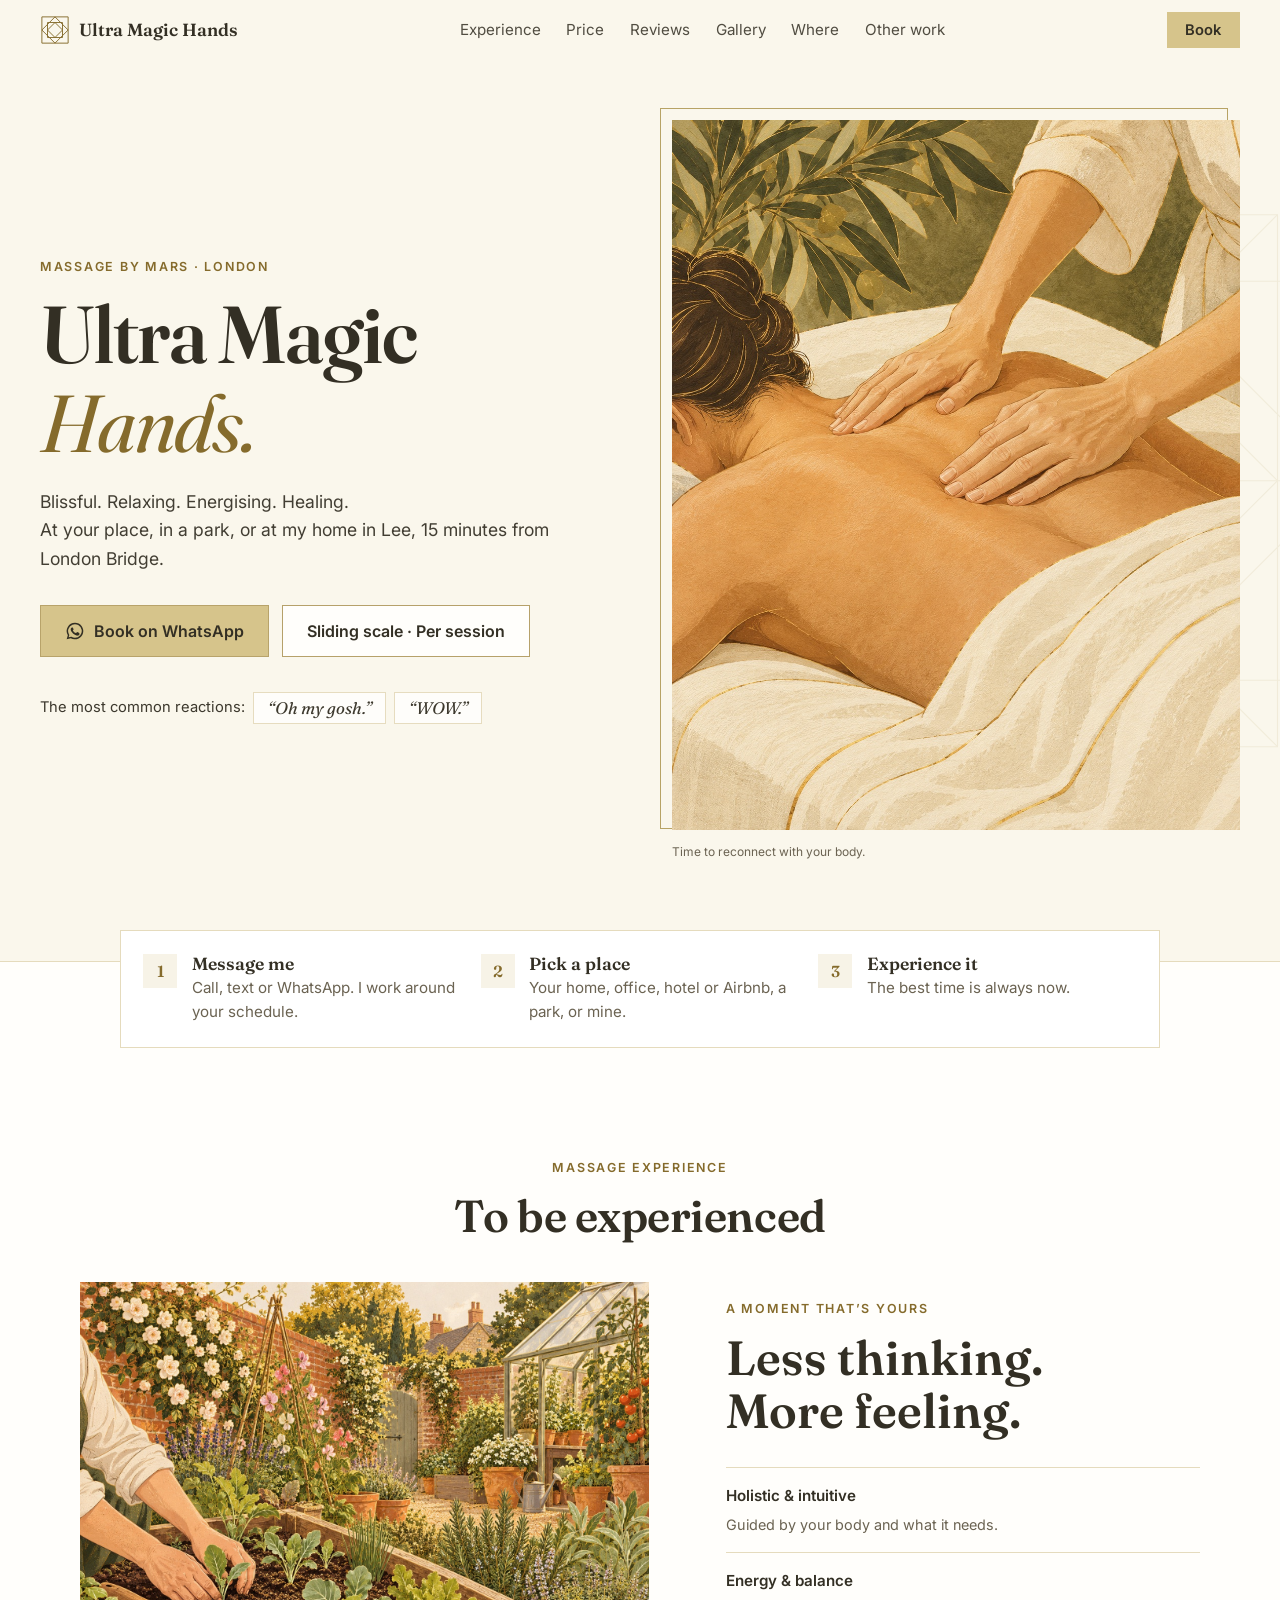
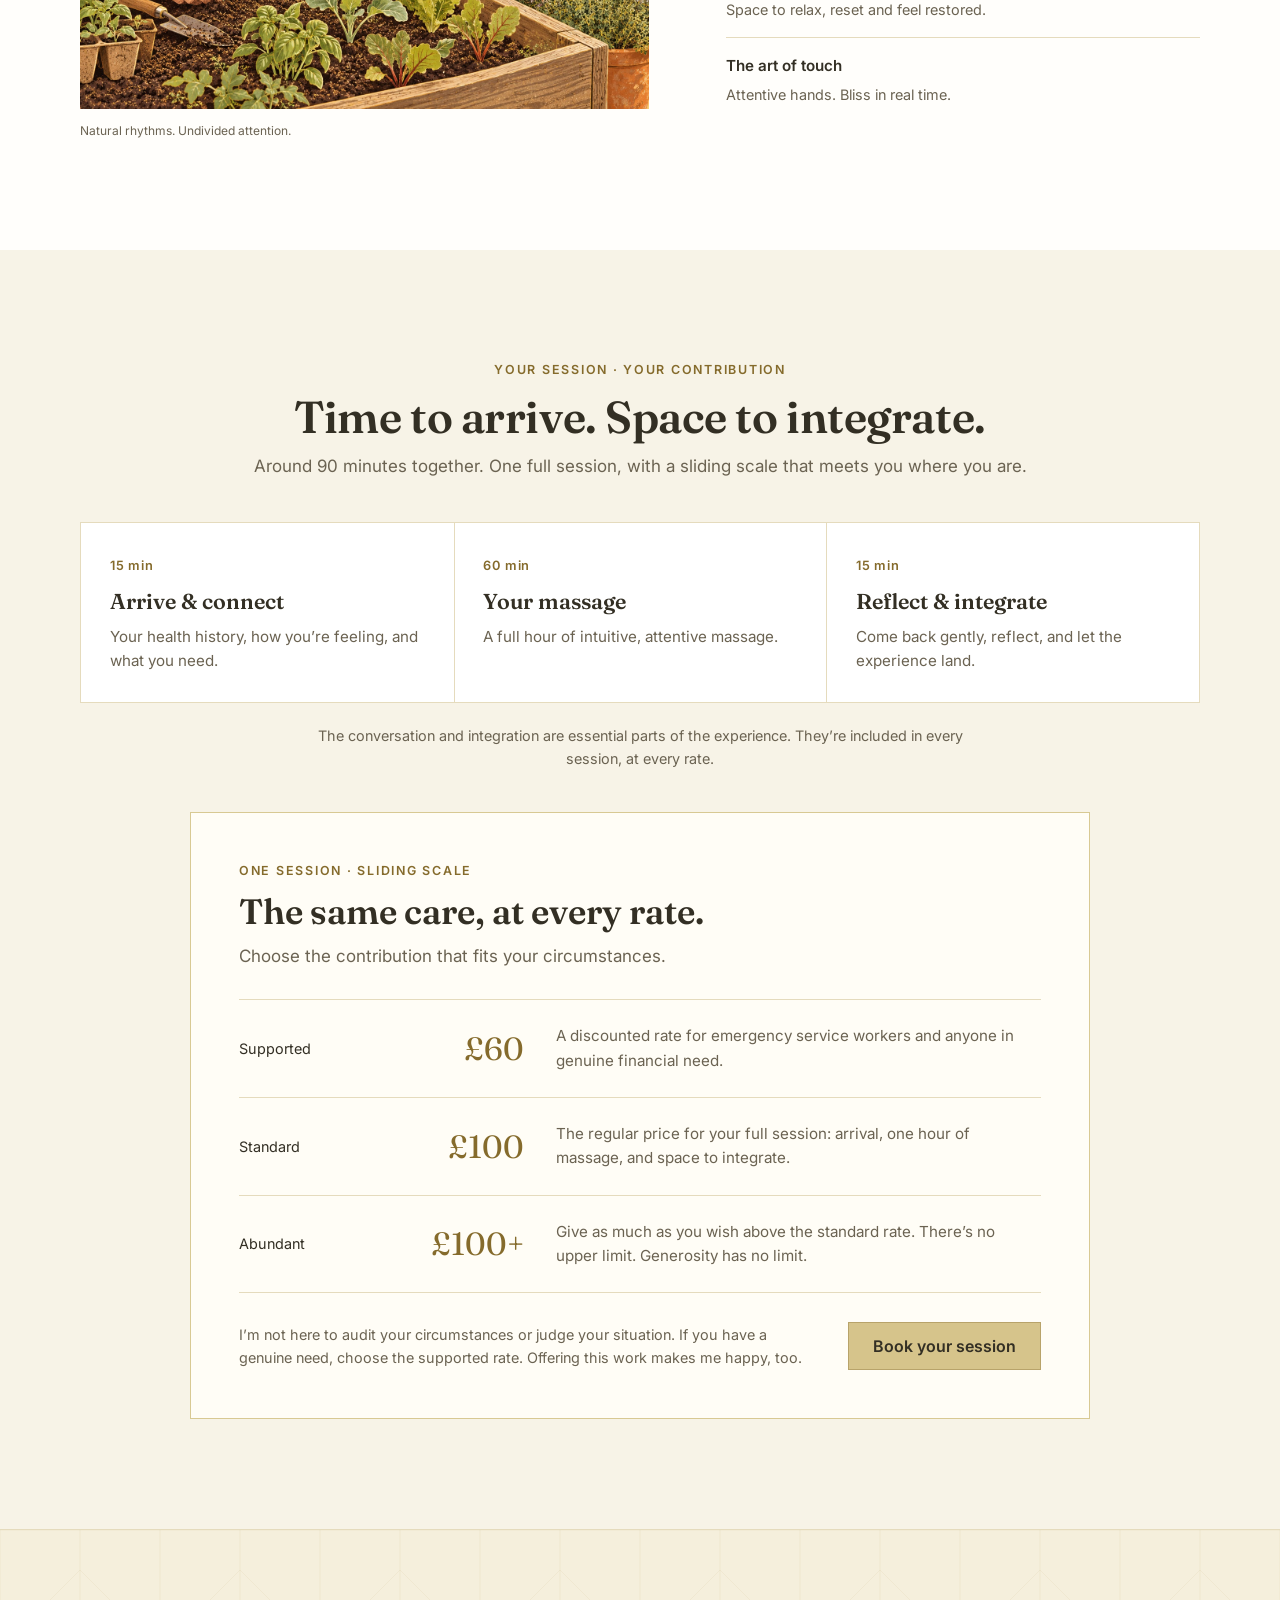
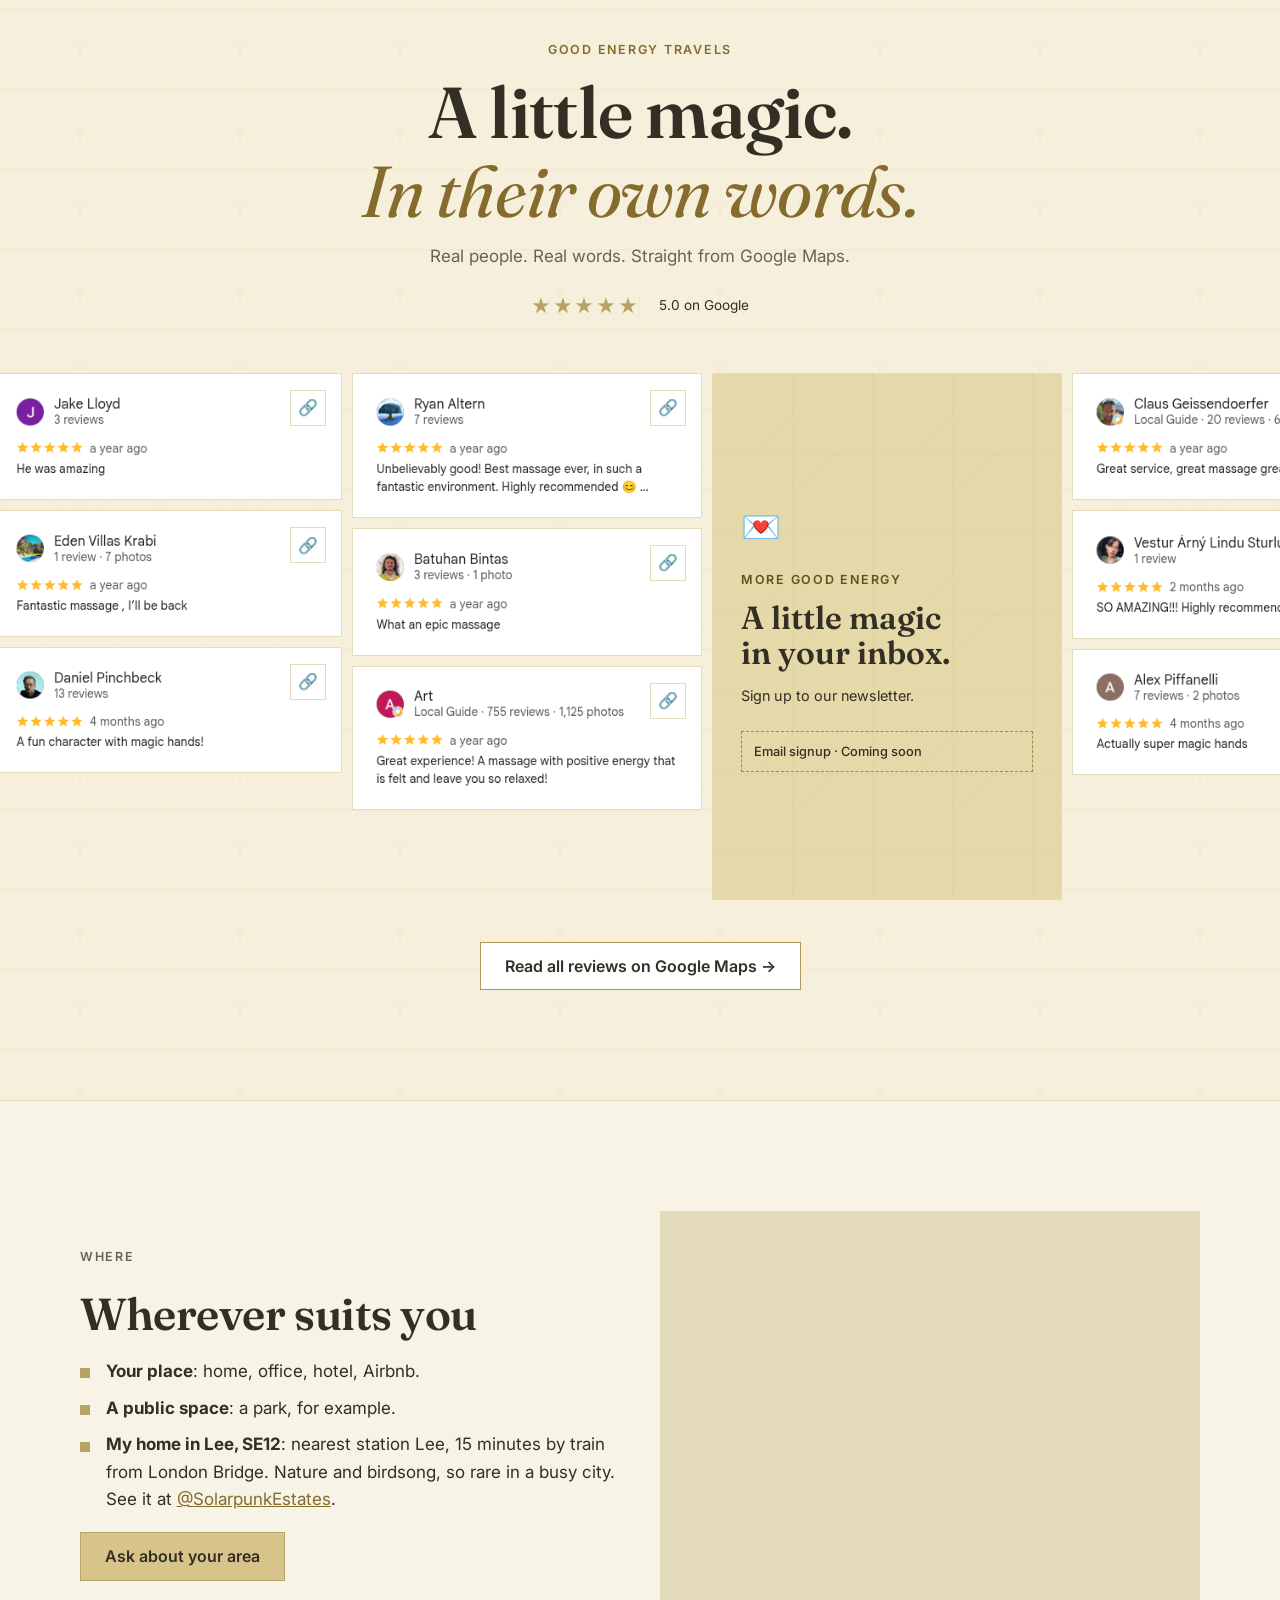
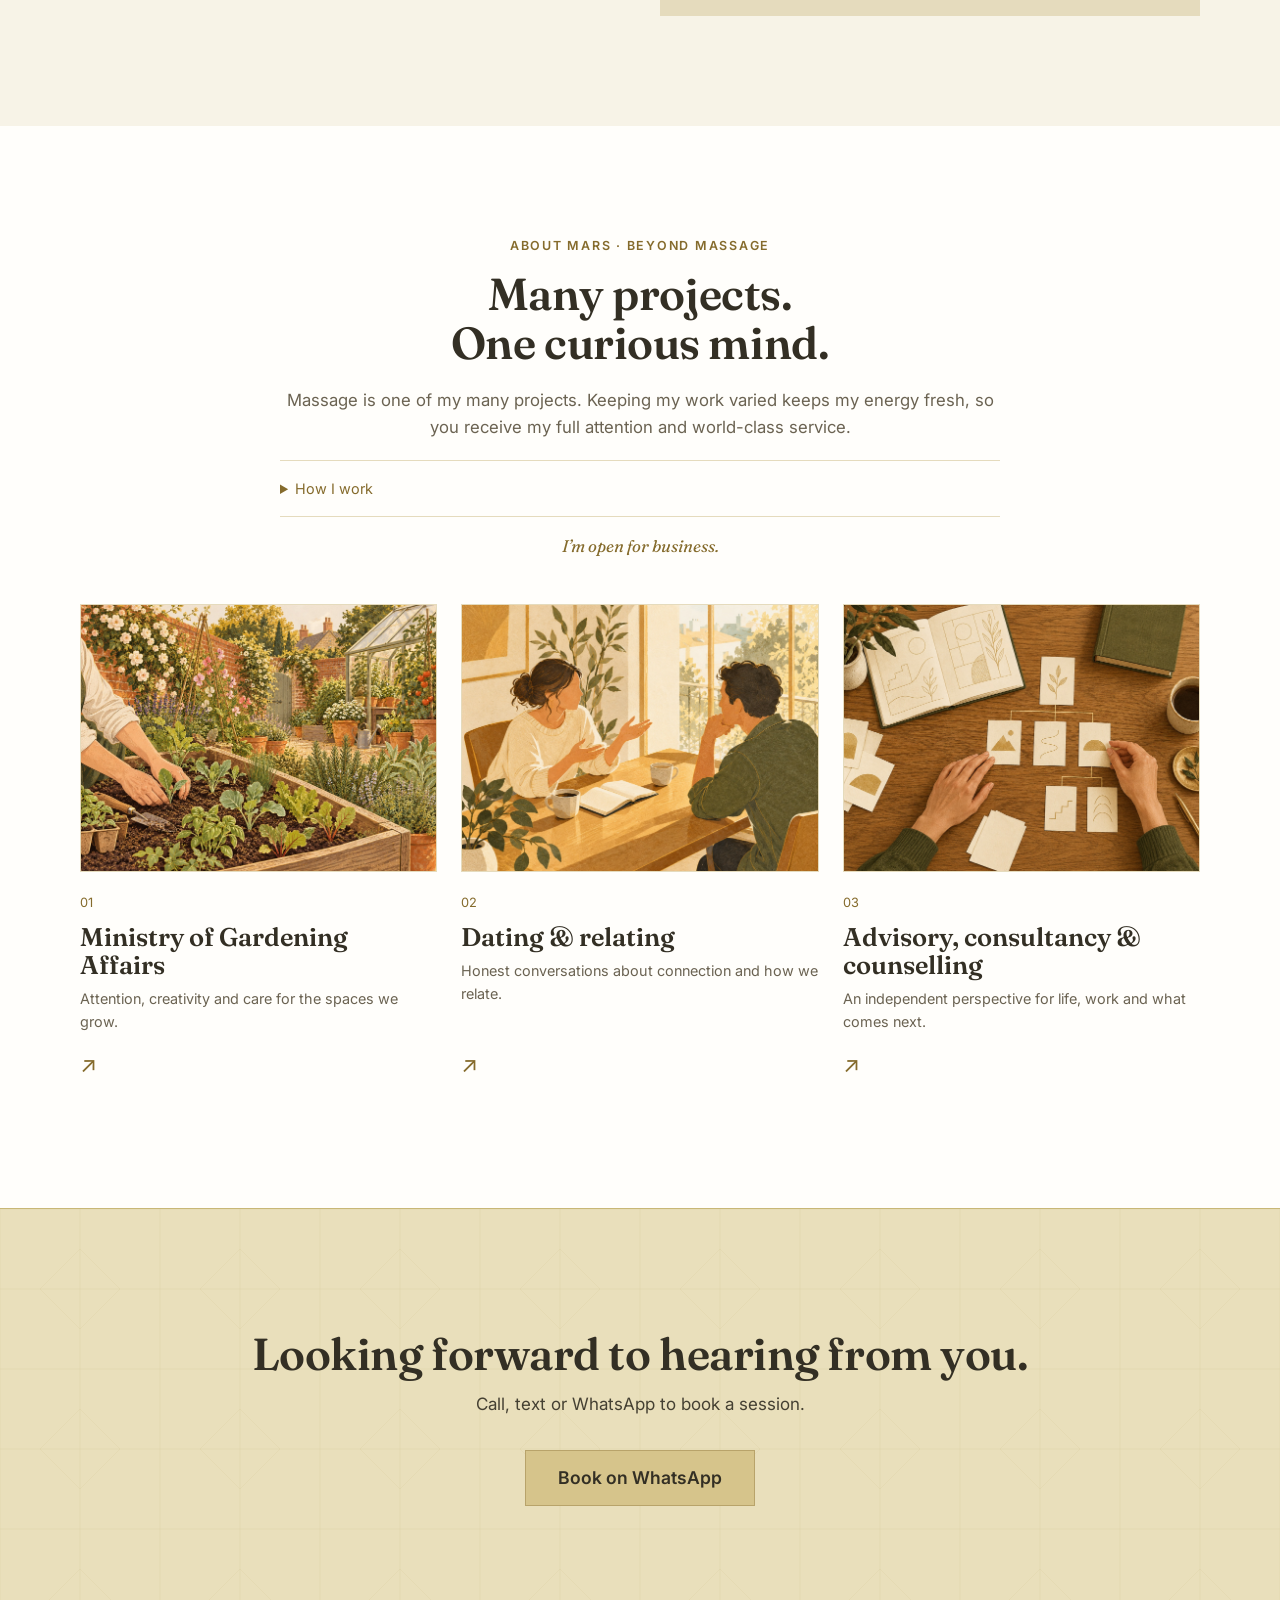
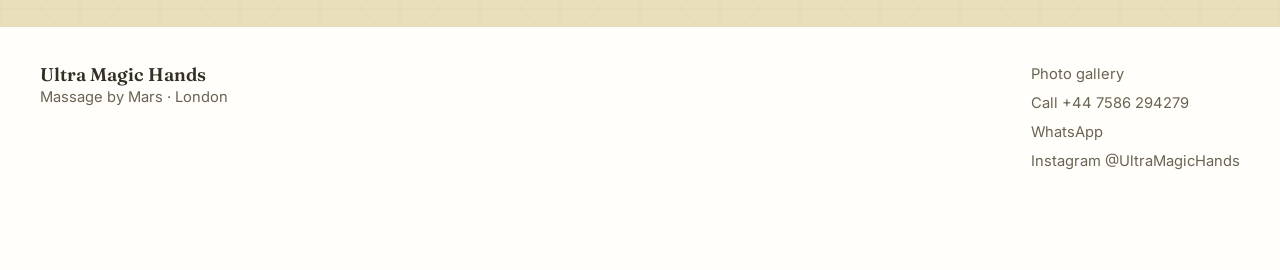
==== commit a4a38658: "Publish temporary site preview with animated review wall" ====
--- a/index.html
+++ b/index.html
@@ -4,17 +4,17 @@
 <meta charset="utf-8">
 <meta name="viewport" content="width=device-width, initial-scale=1">
 <title>Ultra Magic Hands · Massage in London</title>
-<meta name="description" content="Massage by Mars in London. At your place, in a park, or at my home in Lee (SE12), 15 minutes from London Bridge. 1 hour £60. Book on WhatsApp.">
+<meta name="description" content="Massage by Mars in London. At your place, in a park, or at my home in Lee (SE12), 15 minutes from London Bridge. Around 90 minutes per session, including one hour of massage. Sliding scale: £60 supported, £100 standard, or give more. Book on WhatsApp.">
 <meta property="og:title" content="Ultra Magic Hands · Massage in London">
 <meta property="og:description" content="Blissful. Relaxing. Energising. Healing. Book on WhatsApp.">
 <meta property="og:type" content="website">
 <meta property="og:url" content="https://www.ultramagichands.com/">
-<meta name="theme-color" content="#1b1238">
-<link rel="icon" href="assets/favicon.svg" type="image/svg+xml">
+<meta name="theme-color" content="#fffdf5">
+<link rel="icon" href="assets/favicon.svg?v=3" type="image/svg+xml">
 <link rel="preconnect" href="https://fonts.googleapis.com">
 <link rel="preconnect" href="https://fonts.gstatic.com" crossorigin>
 <link href="https://fonts.googleapis.com/css2?family=Fraunces:ital,opsz,wght@0,9..144,400;0,9..144,600;1,9..144,400&family=Inter:wght@400;500;600&display=swap" rel="stylesheet">
-<link rel="stylesheet" href="assets/style.css">
+<link rel="stylesheet" href="assets/style.css?v=10">
 
 <script type="application/ld+json">
 {
@@ -25,7 +25,7 @@
   "telephone": "+44 7586 294279",
   "areaServed": "London",
   "address": { "@type": "PostalAddress", "addressLocality": "London", "addressCountry": "GB" },
-  "priceRange": "£60 per hour",
+  "priceRange": "Sliding scale per session: £60 supported, £100 standard, £100+ abundant",
   "sameAs": ["https://www.instagram.com/ultramagichands/"]
 }
 </script>
@@ -34,14 +34,16 @@
 
 <header class="nav">
   <a class="brand" href="#top" aria-label="Ultra Magic Hands home">
-    <svg class="brand-mark" viewBox="0 0 32 32" aria-hidden="true"><circle cx="16" cy="16" r="15" fill="none" stroke="currentColor" stroke-width="1.5"/><path d="M6 19c3-2 6-2 10 0s7 2 10 0" fill="none" stroke="currentColor" stroke-width="1.5" stroke-linecap="round"/><circle cx="16" cy="11" r="3.2" fill="currentColor"/></svg>
+    <svg class="brand-mark" viewBox="0 0 32 32" aria-hidden="true"><g fill="none" stroke="currentColor" stroke-width="1"><path d="M2 2H30V30H2Z M8 8H24V24H8Z M16 2 30 16 16 30 2 16Z"/><path d="M16 8 24 16 16 24 8 16Z"/></g></svg>
     <span>Ultra Magic Hands</span>
   </a>
   <nav class="nav-links" aria-label="Sections">
     <a href="#experience">Experience</a>
     <a href="#prices">Price</a>
     <a href="#reviews">Reviews</a>
+    <a href="gallery.html">Gallery</a>
     <a href="#where">Where</a>
+    <a href="#projects">Other work</a>
   </nav>
   <a class="btn btn-small js-wa" href="https://wa.me/447586294279" data-msg="Hi Mars! I'd like to book a massage.">Book</a>
 </header>
@@ -49,15 +51,9 @@
 <main id="top">
 
   <section class="hero">
-    <div class="hero-sky" aria-hidden="true">
-      <div class="sun"></div>
-      <svg class="waves" viewBox="0 0 1440 320" preserveAspectRatio="none">
-        <path class="w1" d="M0,224 C240,180 480,260 720,224 C960,188 1200,256 1440,216 L1440,320 L0,320 Z"/>
-        <path class="w2" d="M0,256 C260,226 520,290 760,262 C1000,234 1220,284 1440,258 L1440,320 L0,320 Z"/>
-        <path class="w3" d="M0,288 C300,268 560,312 820,294 C1080,276 1260,306 1440,290 L1440,320 L0,320 Z"/>
-      </svg>
-    </div>
+    <div class="hero-sky" aria-hidden="true"></div>
     <div class="hero-inner">
+      <div class="hero-copy">
       <p class="eyebrow">Massage by Mars · London</p>
       <h1>Ultra Magic<br><em>Hands.</em></h1>
       <p class="lead">Blissful. Relaxing. Energising. Healing.<br>At your place, in a park, or at my home in Lee, 15 minutes from London Bridge.</p>
@@ -66,13 +62,18 @@
           <svg viewBox="0 0 24 24" aria-hidden="true"><path fill="currentColor" d="M12 2a10 10 0 0 0-8.6 15.1L2 22l5-1.3A10 10 0 1 0 12 2Zm0 18.2c-1.5 0-3-.4-4.3-1.2l-.3-.2-3 .8.8-2.9-.2-.3A8.2 8.2 0 1 1 12 20.2Zm4.5-6.1c-.2-.1-1.5-.7-1.7-.8-.2-.1-.4-.1-.6.1l-.8 1c-.1.2-.3.2-.5.1a6.7 6.7 0 0 1-3.3-2.9c-.3-.4.3-.4.7-1.3.1-.2 0-.3 0-.4l-.8-1.8c-.2-.5-.4-.4-.6-.4h-.5a1 1 0 0 0-.7.3 3 3 0 0 0-.9 2.2 5.2 5.2 0 0 0 1.1 2.7 11.8 11.8 0 0 0 4.5 4c1.7.7 2.3.8 3.2.6.5-.1 1.5-.6 1.7-1.2.2-.6.2-1.1.2-1.2-.1-.1-.3-.2-.5-.3Z"/></svg>
           Book on WhatsApp
         </a>
-        <a class="btn btn-ghost" href="#prices">£60 / hour</a>
+        <a class="btn btn-ghost" href="#prices">Sliding scale · Per session</a>
       </div>
       <p class="reactions" aria-label="Most common reactions">
         The most common reactions:
         <span class="chip">“Oh my gosh.”</span>
         <span class="chip">“WOW.”</span>
       </p>
+      </div>
+      <figure class="hero-picture">
+        <img src="assets/images/massage-editorial.jpg" alt="Illustration of caring hands massaging a shoulder, in warm gold and olive tones" width="1122" height="1402" fetchpriority="high">
+        <figcaption>Time to reconnect with your body.</figcaption>
+      </figure>
     </div>
   </section>
 
@@ -84,43 +85,72 @@
     </ol>
   </section>
 
+  <section id="photos" class="section homepage-photos" hidden>
+    <header class="section-head"><p class="eyebrow">Through my lens</p><h2>Life beyond the words.</h2></header>
+    <div id="photo-preview" class="photo-preview"></div>
+    <div class="reviews-cta"><a class="btn btn-line" href="gallery.html">Explore my photo gallery →</a></div>
+  </section>
+
   <section id="experience" class="section">
     <header class="section-head">
       <p class="eyebrow">Massage experience</p>
       <h2>To be experienced</h2>
     </header>
-    <div class="cards cards-6">
-      <article class="card treat"><h3>Holistic</h3><p class="tagline">Total reset.</p><p>Step into a new self, where every cell remembers harmony.</p></article>
-      <article class="card treat"><h3>Intuitive</h3><p class="tagline">Guided by the body.</p><p>You don’t need to decide. The body already knows what it needs.</p></article>
-      <article class="card treat"><h3>Natural</h3><p class="tagline">Effortless flow.</p><p>Feel the universe moving through you: pure, raw, undeniable.</p></article>
-      <article class="card treat"><h3>Energy Upgrade</h3><p class="tagline">Charge your field.</p><p>Amplify your presence.</p></article>
-      <article class="card treat"><h3>Healing</h3><p class="tagline">Restore balance.</p><p>Let inner peace mend body and soul.</p></article>
-      <article class="card treat"><h3>Art of Touch</h3><p class="tagline">Every movement a masterpiece.</p><p>Bliss in real time.</p></article>
+    <div class="experience-visual">
+      <figure class="experience-picture">
+        <img src="assets/images/garden-editorial.jpg" alt="Illustration of hands tending a flourishing garden" width="1448" height="1086" loading="lazy">
+        <figcaption>Natural rhythms. Undivided attention.</figcaption>
+      </figure>
+      <div class="experience-copy">
+        <p class="eyebrow">A moment that’s yours</p>
+        <h3>Less thinking.<br>More feeling.</h3>
+        <dl class="experience-notes">
+          <div><dt>Holistic &amp; intuitive</dt><dd>Guided by your body and what it needs.</dd></div>
+          <div><dt>Energy &amp; balance</dt><dd>Space to relax, reset and feel restored.</dd></div>
+          <div><dt>The art of touch</dt><dd>Attentive hands. Bliss in real time.</dd></div>
+        </dl>
+      </div>
     </div>
   </section>
 
   <section id="prices" class="section section-tint">
     <header class="section-head">
-      <p class="eyebrow">Price</p>
-      <h2>One hour. One price.</h2>
+      <p class="eyebrow">Your session · Your contribution</p>
+      <h2>Time to arrive. Space to integrate.</h2>
+      <p class="sub">Around 90 minutes together. One full session, with a sliding scale that meets you where you are.</p>
     </header>
-    <div class="prices prices-one">
-      <article class="price featured">
-        <p class="dur">1 hour</p>
-        <p class="amt">£60</p>
-        <p class="note">Includes the Magic Machine: much better than a regular massage gun.</p>
-        <a class="btn btn-wa js-wa" href="https://wa.me/447586294279" data-msg="Hi Mars! I'd like to book a 1 hour massage.">Book 1 hour</a>
-      </article>
-    </div>
-  </section>
-
-  <section id="reviews" class="section">
+    <ol class="session-flow" aria-label="What your session includes">
+      <li><span class="session-time">15 min</span><h3>Arrive &amp; connect</h3><p>Your health history, how you’re feeling, and what you need.</p></li>
+      <li><span class="session-time">60 min</span><h3>Your massage</h3><p>A full hour of intuitive, attentive massage.</p></li>
+      <li><span class="session-time">15 min</span><h3>Reflect &amp; integrate</h3><p>Come back gently, reflect, and let the experience land.</p></li>
+    </ol>
+    <p class="session-note">The conversation and integration are essential parts of the experience. They’re included in every session, at every rate.</p>
+    <div class="pricing-panel">
+      <div class="pricing-intro">
+        <p class="eyebrow">One session · Sliding scale</p>
+        <h3>The same care, at every rate.</h3>
+        <p>Choose the contribution that fits your circumstances.</p>
+      </div>
+      <dl class="pricing-scale">
+        <div><dt>Supported <span>£60</span></dt><dd>A discounted rate for emergency service workers and anyone in genuine financial need.</dd></div>
+        <div><dt>Standard <span>£100</span></dt><dd>The regular price for your full session: arrival, one hour of massage, and space to integrate.</dd></div>
+        <div><dt>Abundant <span>£100+</span></dt><dd>Give as much as you wish above the standard rate. There’s no upper limit. Generosity has no limit.</dd></div>
+      </dl>
+      <div class="pricing-bottom">
+        <p>I’m not here to audit your circumstances or judge your situation. If you have a genuine need, choose the supported rate. Offering this work makes me happy, too.</p>
+        <a class="btn btn-wa js-wa" href="https://wa.me/447586294279" data-msg="Hi Mars! I'd like to book a session and discuss my contribution on the sliding scale.">Book your session</a>
+      </div>
+    </div>
+  </section>
+
+  <section id="reviews" class="section reviews-section">
     <header class="section-head">
-      <p class="eyebrow">Reviews</p>
-      <h2>Straight from Google Maps</h2>
-      <p class="sub">5.0 ★ on Google. Many people have called me gifted.</p>
+      <p class="eyebrow">Good energy travels</p>
+      <h2>A little magic.<br><em>In their own words.</em></h2>
+      <p class="sub">Real people. Real words. Straight from Google Maps.</p>
+      <div class="review-rating"><span class="stars" aria-label="5 out of 5 stars">★★★★★</span><span>5.0 on Google</span></div>
     </header>
-    <div class="collage" id="collage" hidden></div>
+    <div class="review-wall" id="collage" role="region" aria-label="Google review wall" hidden></div>
     <div class="quotes" id="quotes">
       <figure class="quote">
         <blockquote>This guy is amazing. I felt so relaxed after he manipulated my muscles back into life. The perfect antidote to drug and dance induced muscle tension. My brain melted and my body was restored ready for the next session. Really nice guy too. Not to be missed</blockquote>
@@ -159,12 +189,22 @@
     </div>
   </section>
 
-  <section class="section about">
+  <section id="projects" class="section about">
     <div class="about-inner">
-      <p class="eyebrow">About Mars</p>
-      <h2>From computers to hands</h2>
-      <p>I worked for many years as a computer guy. I saw the writing on the wall with the AI revolution and was looking for a new line of work at the same time. It started with friends, family and coworkers. Now I’m more professional and open for business.</p>
-      <p>Years of practice, attunement, intuition and understanding of the human body and all its nuances. That’s why ULTRA is in the name. That’s why MAGIC is in the name.</p>
+      <p class="eyebrow">About Mars · Beyond massage</p>
+      <h2>Many projects.<br>One curious mind.</h2>
+      <p>Massage is one of my many projects. Keeping my work varied keeps my energy fresh, so you receive my full attention and world-class service.</p>
+      <details class="working-notes">
+        <summary>How I work</summary>
+        <p>My work creates space for trust and honest conversation. I offer an independent perspective, with your best interests at heart and without hidden agendas or perverse incentives.</p>
+        <p>I also work with multiple frontier AI models to explore perspectives and patterns across history. These experiences inform one another. Human creativity has no finish line; it keeps expanding.</p>
+      </details>
+      <p class="open-for-business">I’m open for business.</p>
+    </div>
+    <div class="project-list project-gallery" aria-label="Explore my other projects">
+      <a class="project-link" href="gardening-affairs.html"><img src="assets/images/garden-editorial.jpg" alt="Illustration of hands planting seedlings in a walled garden" width="1448" height="1086" loading="lazy"><span class="project-number">01</span><div><h3>Ministry of Gardening Affairs</h3><p>Attention, creativity and care for the spaces we grow.</p></div><span aria-hidden="true">↗</span></a>
+      <a class="project-link" href="dating-relating.html"><img src="assets/images/conversation-editorial.jpg" alt="Illustration of two people in attentive conversation" width="1448" height="1086" loading="lazy"><span class="project-number">02</span><div><h3>Dating &amp; relating</h3><p>Honest conversations about connection and how we relate.</p></div><span aria-hidden="true">↗</span></a>
+      <a class="project-link" href="advisory.html"><img src="assets/images/advisory-editorial.jpg" alt="Illustration of hands arranging ideas into a branching pattern" width="1448" height="1086" loading="lazy"><span class="project-number">03</span><div><h3>Advisory, consultancy &amp; counselling</h3><p>An independent perspective for life, work and what comes next.</p></div><span aria-hidden="true">↗</span></a>
     </div>
   </section>
 
@@ -182,6 +222,7 @@
     <p>Massage by Mars · London</p>
   </div>
   <div class="foot-links">
+    <a href="gallery.html">Photo gallery</a>
     <a href="tel:+447586294279">Call +44 7586 294279</a>
     <a href="https://wa.me/447586294279" class="js-wa" data-msg="Hi Mars!">WhatsApp</a>
     <a href="https://www.instagram.com/ultramagichands/" target="_blank" rel="noopener">Instagram @UltraMagicHands</a>
@@ -192,12 +233,11 @@
   <svg viewBox="0 0 24 24" aria-hidden="true"><path fill="currentColor" d="M12 2a10 10 0 0 0-8.6 15.1L2 22l5-1.3A10 10 0 1 0 12 2Zm0 18.2c-1.5 0-3-.4-4.3-1.2l-.3-.2-3 .8.8-2.9-.2-.3A8.2 8.2 0 1 1 12 20.2Zm4.5-6.1c-.2-.1-1.5-.7-1.7-.8-.2-.1-.4-.1-.6.1l-.8 1c-.1.2-.3.2-.5.1a6.7 6.7 0 0 1-3.3-2.9c-.3-.4.3-.4.7-1.3.1-.2 0-.3 0-.4l-.8-1.8c-.2-.5-.4-.4-.6-.4h-.5a1 1 0 0 0-.7.3 3 3 0 0 0-.9 2.2 5.2 5.2 0 0 0 1.1 2.7 11.8 11.8 0 0 0 4.5 4c1.7.7 2.3.8 3.2.6.5-.1 1.5-.6 1.7-1.2.2-.6.2-1.1.2-1.2-.1-.1-.3-.2-.5-.3Z"/></svg>
 </a>
 
-<div class="lightbox" id="lightbox" hidden>
-  <button class="lb-close" aria-label="Close">×</button>
-  <img alt="">
-</div>
-
+
+
+<script src="gallery/photos.js"></script>
+<script src="assets/gallery.js"></script>
 <script src="reviews/reviews.js"></script>
-<script src="assets/site.js"></script>
+<script src="assets/site.js?v=5"></script>
 </body>
 </html>
--- a/assets/style.css
+++ b/assets/style.css
@@ -1,17 +1,17 @@
 :root {
-  --ink: #1b1238;
-  --ink-soft: #4f4868;
-  --sand: #f4effa;
-  --sand-deep: #e6dcf3;
-  --paper: #fdfbff;
-  --sun: #f5b94f;
-  --coral: #8a4fd8;
-  --sea: #5b3fb5;
-  --sea-deep: #2a1a5e;
-  --wa: #1fae5b;
-  --wa-dark: #178a48;
-  --radius: 18px;
-  --shadow: 0 10px 30px rgba(27, 18, 56, .10);
+  --ink: #332f24;
+  --ink-soft: #6b6352;
+  --sand: #f7f3e7;
+  --sand-deep: #e5dbbd;
+  --paper: #fffefb;
+  --sun: #b7a365;
+  --coral: #856b2c;
+  --sea: #856b2c;
+  --sea-deep: #66501f;
+  --wa: #d6c48b;
+  --wa-dark: #c7b374;
+  --radius: 0;
+  --shadow: none;
   --serif: "Fraunces", Georgia, serif;
   --sans: "Inter", system-ui, -apple-system, "Segoe UI", sans-serif;
 }
@@ -29,7 +29,7 @@
 a { color: inherit; }
 h1, h2, h3 { font-family: var(--serif); font-weight: 600; line-height: 1.1; margin: 0; }
 h1 { font-size: clamp(2.6rem, 8vw, 5rem); letter-spacing: -.02em; }
-h1 em { font-style: italic; font-weight: 400; color: var(--sun); }
+h1 em { font-style: italic; font-weight: 400; color: var(--sea); }
 h2 { font-size: clamp(1.9rem, 5vw, 2.8rem); letter-spacing: -.01em; }
 h3 { font-size: 1.35rem; }
 p { margin: 0; }
@@ -42,21 +42,23 @@
 /* Buttons */
 .btn {
   display: inline-flex; align-items: center; justify-content: center; gap: .55rem;
-  padding: .95rem 1.5rem; border-radius: 999px; border: 2px solid transparent;
+  padding: .95rem 1.5rem; border-radius: 0; border: 1px solid transparent;
   font: 600 1rem/1 var(--sans); text-decoration: none; cursor: pointer;
   transition: transform .15s ease, background .15s ease, box-shadow .15s ease;
 }
 .btn:hover { transform: translateY(-1px); }
+a:focus-visible { outline: 3px solid var(--sea); outline-offset: 4px; }
+::selection { background: #e8d696; color: var(--ink); }
 .btn svg { width: 1.25em; height: 1.25em; }
-.btn-wa { background: var(--wa); color: #fff; box-shadow: 0 8px 22px rgba(31, 174, 91, .35); }
+.btn-wa { background: var(--wa); color: var(--ink); border-color: #b8a36a; box-shadow: none; }
 .btn-wa:hover { background: var(--wa-dark); }
-.btn-ghost { border-color: rgba(255,255,255,.55); color: #fff; }
-.btn-ghost:hover { background: rgba(255,255,255,.12); }
+.btn-ghost { border-color: #b6a16a; color: var(--ink); background: var(--paper); }
+.btn-ghost:hover { background: #fffdf4; }
 .btn-ghost-dark { border-color: var(--ink); color: var(--ink); }
 .btn-ghost-dark:hover { background: var(--ink); color: var(--paper); }
 .btn-line { border-color: var(--ink); color: var(--ink); background: transparent; }
 .btn-line:hover { background: var(--ink); color: var(--paper); }
-.btn-small { padding: .6rem 1.1rem; font-size: .92rem; background: var(--wa); color: #fff; }
+.btn-small { padding: .6rem 1.1rem; font-size: .92rem; background: var(--wa); color: var(--ink); }
 .btn-big { padding: 1.15rem 2rem; font-size: 1.1rem; }
 
 /* Nav */
@@ -64,48 +66,42 @@
   position: fixed; inset: 0 0 auto 0; z-index: 20;
   display: flex; align-items: center; justify-content: space-between; gap: 1rem;
   padding: .75rem clamp(16px, 4vw, 40px);
-  color: #fff; transition: background .25s ease, color .25s ease, box-shadow .25s ease;
-}
-.nav.scrolled { background: rgba(253, 251, 255, .92); color: var(--ink); backdrop-filter: blur(10px); box-shadow: 0 1px 0 rgba(27,18,56,.08); }
+  color: var(--ink); transition: background .25s ease, color .25s ease, box-shadow .25s ease;
+}
+.nav.scrolled { background: var(--paper); color: var(--ink); border-bottom: 1px solid var(--sand-deep); }
 .brand { display: flex; align-items: center; gap: .55rem; text-decoration: none; font: 600 1.1rem var(--serif); }
-.brand-mark { width: 30px; height: 30px; }
+.brand-mark { width: 30px; height: 30px; color: var(--sea); flex: none; }
 .nav-links { display: flex; gap: 1.6rem; }
 .nav-links a { text-decoration: none; font-size: .95rem; opacity: .85; }
 .nav-links a:hover { opacity: 1; }
-@media (max-width: 720px) { .nav-links { display: none; } }
+@media (max-width: 1050px) { .nav-links { display: none; } }
 
 /* Hero */
 .hero {
   position: relative; min-height: 100svh; display: flex; align-items: center;
-  color: #fff; overflow: hidden;
-  background:
-    radial-gradient(60% 50% at 15% 20%, rgba(138, 79, 216, .55), transparent 70%),
-    radial-gradient(50% 40% at 85% 10%, rgba(64, 196, 255, .25), transparent 70%),
-    linear-gradient(180deg, #0d0826 0%, #1b1238 45%, #3b1f73 75%, #6b3fa8 100%);
-}
-.hero-sky { position: absolute; inset: 0; pointer-events: none; }
-.sun {
-  position: absolute; width: min(60vw, 520px); aspect-ratio: 1; border-radius: 50%;
-  right: -8vw; bottom: 14%;
-  background: radial-gradient(circle at 50% 50%, #fff1c2 0%, #f5b94f 35%, rgba(245,185,79,.25) 55%, rgba(245,185,79,0) 70%);
-  opacity: .85; animation: breathe 9s ease-in-out infinite;
-}
-@keyframes breathe { 50% { transform: scale(1.05); opacity: 1; } }
-.waves { position: absolute; left: 0; right: 0; bottom: 0; width: 100%; height: 34%; }
-.waves .w1 { fill: rgba(138, 79, 216, .45); }
-.waves .w2 { fill: rgba(42, 26, 94, .85); }
-.waves .w3 { fill: var(--paper); }
+  color: var(--ink); overflow: hidden;
+  background: #faf7ec;
+  border-bottom: 1px solid var(--sand-deep);
+}
+.hero-sky {
+  position: absolute; pointer-events: none; width: min(52vw, 700px); aspect-ratio: 1;
+  right: -5vw; top: 50%; transform: translateY(-50%);
+  background: url("geometry.svg") center / contain no-repeat;
+}
+@media (max-width: 760px) {
+  .hero-sky { width: 95vw; right: -45vw; opacity: .45; }
+}
 .hero-inner {
   position: relative; width: 100%; max-width: 1120px; margin: 0 auto;
-  padding: 120px clamp(16px, 5vw, 40px) 22vh;
-}
-.hero .eyebrow { color: #f5d78f; }
+  padding: 140px clamp(16px, 5vw, 40px) 140px;
+}
+.hero .eyebrow { color: var(--sea); }
 .lead { font-size: clamp(1.05rem, 2.4vw, 1.3rem); max-width: 34rem; margin: 1.3rem 0 2rem; opacity: .92; }
 .hero-cta { display: flex; flex-wrap: wrap; gap: .8rem; }
 .reactions { margin-top: 2.2rem; font-size: .92rem; opacity: .95; display: flex; flex-wrap: wrap; align-items: center; gap: .5rem; }
 .chip {
-  font: italic 400 1.05rem var(--serif); padding: .3rem .85rem; border-radius: 999px;
-  background: rgba(255,255,255,.14); border: 1px solid rgba(255,255,255,.25);
+  font: italic 400 1.05rem var(--serif); padding: .3rem .85rem; border-radius: 0;
+  background: var(--paper); border: 1px solid var(--sand-deep);
 }
 
 /* Steps */
@@ -113,13 +109,13 @@
 .steps ol {
   list-style: none; margin: 0; padding: 1.4rem; display: grid; gap: 1.2rem;
   grid-template-columns: repeat(3, 1fr);
-  background: #fff; border-radius: var(--radius); box-shadow: var(--shadow);
+  background: #fff; border: 1px solid var(--sand-deep); border-radius: var(--radius); box-shadow: none;
 }
 .steps li { display: flex; gap: .9rem; align-items: flex-start; }
 .steps h3 { font-size: 1.1rem; margin-bottom: .2rem; }
 .steps p { color: var(--ink-soft); font-size: .95rem; }
 .num {
-  flex: none; width: 34px; height: 34px; border-radius: 50%; display: grid; place-items: center;
+  flex: none; width: 34px; height: 34px; border-radius: 0; display: grid; place-items: center;
   background: var(--sand); color: var(--coral); font: 600 1rem var(--serif);
 }
 @media (max-width: 760px) { .steps ol { grid-template-columns: 1fr; } }
@@ -132,56 +128,62 @@
 .sub { color: var(--ink-soft); margin-top: .7rem; }
 
 .cards { display: grid; grid-template-columns: repeat(2, 1fr); gap: 1.4rem; }
-.card { background: #fff; border-radius: var(--radius); padding: 2rem; box-shadow: var(--shadow); }
+.card { background: #fff; border: 1px solid var(--sand-deep); border-radius: var(--radius); padding: 2rem; box-shadow: none; }
 .treat-icon { width: 52px; height: 52px; color: var(--sea); margin-bottom: 1.2rem; }
 .treat .tagline { font: italic 400 1.15rem var(--serif); color: var(--coral); margin: .3rem 0 .9rem; }
 .treat p:last-child { color: var(--ink-soft); }
 @media (max-width: 720px) { .cards { grid-template-columns: 1fr; } }
 
-/* Prices */
-.prices { display: grid; grid-template-columns: repeat(3, 1fr); gap: 1.2rem; align-items: stretch; }
-.price {
-  position: relative; background: var(--paper); border-radius: var(--radius); padding: 2.2rem 1.6rem 1.6rem;
-  text-align: center; display: flex; flex-direction: column; gap: .4rem; border: 1px solid var(--sand-deep);
-}
-.price.featured { background: var(--ink); color: var(--paper); border-color: var(--ink); transform: scale(1.03); box-shadow: 0 18px 40px rgba(27,18,56,.3); }
-.price .dur { font-weight: 600; letter-spacing: .06em; text-transform: uppercase; font-size: .85rem; opacity: .75; }
-.price .amt { font: 600 3.4rem/1 var(--serif); margin: .3rem 0; }
-.price .note { opacity: .75; font-size: .95rem; margin-bottom: 1.2rem; flex: 1; }
-.price.featured .btn-wa { box-shadow: none; }
-.badge {
-  position: absolute; top: -.75rem; left: 50%; transform: translateX(-50%);
-  background: var(--sun); color: var(--ink); font-size: .75rem; font-weight: 600; letter-spacing: .06em;
-  text-transform: uppercase; padding: .3rem .8rem; border-radius: 999px; white-space: nowrap;
-}
-.badge-soft { background: var(--sand-deep); }
-@media (max-width: 820px) {
-  .prices { grid-template-columns: 1fr; max-width: 420px; gap: 1.6rem; }
-  .price.featured { transform: none; order: -1; }
-}
-
-/* Reviews collage */
-.collage { columns: 3 280px; column-gap: 1rem; }
-.collage figure {
-  break-inside: avoid; margin: 0 0 1rem; border-radius: 14px; overflow: hidden;
-  background: #fff; box-shadow: var(--shadow); cursor: zoom-in;
-  transition: transform .2s ease;
-}
-.collage figure:nth-child(3n+1) { transform: rotate(-.6deg); }
-.collage figure:nth-child(3n+2) { transform: rotate(.5deg); }
-.collage figure:hover { transform: rotate(0) scale(1.02); }
-.collage img { width: 100%; height: auto; }
-.reviews-cta { text-align: center; margin-top: 2rem; }
-
-.lightbox {
-  position: fixed; inset: 0; z-index: 50; background: rgba(13,8,38,.9);
-  display: grid; place-items: center; padding: 16px;
-}
-.lightbox[hidden] { display: none; }
-.lightbox img { max-height: 90vh; width: auto; border-radius: 12px; }
-.lb-close {
-  position: absolute; top: 12px; right: 16px; font-size: 2.2rem; line-height: 1;
-  background: none; border: 0; color: #fff; cursor: pointer;
+/* A drifting wall of original Google review screenshots. */
+.reviews-section {
+  overflow: hidden; color: var(--ink); padding-left: 0; padding-right: 0;
+  background: #f5efdc url("line-grid.svg");
+  border-top: 1px solid var(--sand-deep); border-bottom: 1px solid var(--sand-deep);
+}
+.reviews-section .section-head { padding: 0 24px; }
+.reviews-section .eyebrow { color: var(--sea); }
+.reviews-section h2 { font-size: clamp(2.6rem, 6vw, 4.5rem); }
+.reviews-section h2 em { color: var(--sea); font-weight: 400; }
+.reviews-section .sub { color: var(--ink-soft); }
+.review-rating { display: flex; justify-content: center; gap: .8rem; align-items: center; margin-top: 1.3rem; font-size: .85rem; }
+.review-rating .stars { font-size: 1.2rem; }
+.review-wall[hidden] { display: none; }
+.reviews-section .review-wall { max-width: none; }
+.review-wall { display: grid; gap: 10px; padding: 10px 0; overflow: hidden; touch-action: pan-y; cursor: grab; user-select: none; }
+.review-lane { min-width: 0; }
+.review-track { display: flex; align-items: flex-start; gap: 10px; width: max-content; height: 100%; will-change: transform; }
+.review-group { display: flex; align-items: center; gap: 20px; padding-right: 20px; }
+.review-column { flex: 0 0 350px; width: 350px; display: grid; gap: 10px; align-content: start; }
+.review-wall.is-dragging, .review-wall.is-dragging * { cursor: grabbing; }
+.review-card { position: relative; flex: 0 0 350px; width: 350px; margin: 0; padding: 10px; border: 1px solid #e5dbbd; border-radius: 0; background: #fff; cursor: inherit; box-shadow: none; transition: transform .25s, box-shadow .25s; }
+.review-card img { width: 100%; height: auto; }
+.review-card-hint { position: absolute; right: 15px; top: 16px; display: grid; place-items: center; width: 36px; height: 36px; border: 1px solid var(--sand-deep); border-radius: 0; background: #fff; box-shadow: none; font-size: 16px; text-decoration: none; cursor: pointer; }
+.newsletter-column { display: flex; }
+.newsletter-column .newsletter-card { height: 100%; display: flex; flex-direction: column; justify-content: center; }
+.newsletter-card { cursor: default; text-align: left; padding: 28px; color: var(--ink); background: #e5d8a9 url("line-grid.svg"); }
+.newsletter-icon { font-size: 2rem; }
+.newsletter-card .eyebrow { color: var(--sea-deep); margin: 18px 0 10px; }
+.newsletter-card h3 { font-size: 2rem; margin-bottom: 14px; }
+.newsletter-card p:not(.eyebrow) { font-size: .9rem; color: var(--ink); }
+.newsletter-placeholder { display: block; margin-top: 24px; padding: 12px; border: 1px dashed #a38b45; border-radius: 0; font: 500 .8rem var(--sans); color: var(--ink); }
+.review-card:hover { border-color: var(--sun); }
+.review-card-hint:focus-visible { outline: 3px solid var(--sun); outline-offset: 4px; }
+
+
+.reviews-cta { text-align: center; margin-top: 2rem; padding: 0 20px; }
+.reviews-section .btn-ghost-dark { border-color: #ad985c; color: var(--ink); background: #fff; }
+.reviews-section .btn-ghost-dark:hover { background: #e9ddb6; }
+@media (max-width: 600px) {
+  .review-column { flex-basis: 290px; width: 290px; }
+  .review-card { flex-basis: 290px; width: 290px; padding: 10px; }
+  .review-card img { height: auto; }
+}
+@media (prefers-reduced-motion: reduce) {
+  .review-track { will-change: auto; transform: none !important; }
+  .review-lane { overflow-x: auto; margin-left: 0 !important; padding: 6px 20px; }
+  .review-group[aria-hidden] { display: none; }
+  .review-wall { mask-image: none; }
+  .review-card { transition: none; }
 }
 
 /* Where */
@@ -189,34 +191,34 @@
 .where h2 { margin-bottom: 1.2rem; }
 .places { list-style: none; padding: 0; margin: 0 0 1.2rem; display: grid; gap: .6rem; }
 .places li { padding-left: 1.6rem; position: relative; }
-.places li::before { content: ""; position: absolute; left: 0; top: .6em; width: 10px; height: 10px; border-radius: 50%; background: var(--sun); }
+.places li::before { content: ""; position: absolute; left: 0; top: .6em; width: 10px; height: 10px; border-radius: 0; background: var(--sun); }
 .where p { color: var(--ink-soft); margin-bottom: 1.4rem; }
-.map { border-radius: var(--radius); overflow: hidden; box-shadow: var(--shadow); aspect-ratio: 4 / 3; background: var(--sand-deep); }
+.map { border-radius: var(--radius); overflow: hidden; box-shadow: none; aspect-ratio: 4 / 3; background: var(--sand-deep); }
 .map iframe { width: 100%; height: 100%; border: 0; }
 @media (max-width: 820px) { .where { grid-template-columns: 1fr; } }
 
 /* Final CTA */
 .final {
-  text-align: center; color: var(--paper); padding: clamp(70px, 11vw, 120px) 16px;
-  background: linear-gradient(135deg, #0d0826, var(--sea-deep) 45%, var(--sea));
+  text-align: center; color: var(--ink); padding: clamp(70px, 11vw, 120px) 16px;
+  background: #e9dfbb url("line-grid.svg"); border-top: 1px solid #c8b776;
 }
 .final p { margin: .8rem 0 2rem; opacity: .9; }
 
 /* Footer */
 .footer {
   display: flex; flex-wrap: wrap; justify-content: space-between; gap: 1.2rem;
-  padding: 2.2rem clamp(16px, 5vw, 40px) 6rem; background: var(--ink); color: rgba(255,250,243,.75); font-size: .92rem;
-}
-.brand-foot { font: 600 1.15rem var(--serif); color: var(--paper); }
+  padding: 2.2rem clamp(16px, 5vw, 40px) 6rem; background: var(--paper); color: var(--ink-soft); border-top: 1px solid var(--sand-deep); font-size: .92rem;
+}
+.brand-foot { font: 600 1.15rem var(--serif); color: var(--ink); }
 .foot-links { display: flex; flex-direction: column; gap: .35rem; }
 .foot-links a { text-decoration: none; }
-.foot-links a:hover { color: var(--paper); }
+.foot-links a:hover { color: var(--sea); }
 
 /* Floating WhatsApp button */
 .fab {
-  position: fixed; right: 18px; bottom: 18px; z-index: 30; width: 60px; height: 60px; border-radius: 50%;
-  display: grid; place-items: center; background: var(--wa); color: #fff;
-  box-shadow: 0 10px 24px rgba(0,0,0,.25); opacity: 0; transform: translateY(20px); pointer-events: none;
+  position: fixed; right: 18px; bottom: 18px; z-index: 30; width: 60px; height: 60px; border-radius: 0;
+  display: grid; place-items: center; background: var(--wa); color: var(--ink);
+  box-shadow: none; opacity: 0; transform: translateY(20px); pointer-events: none;
   transition: opacity .25s ease, transform .25s ease;
 }
 .fab.show { opacity: 1; transform: none; pointer-events: auto; }
@@ -224,7 +226,6 @@
 
 @media (prefers-reduced-motion: reduce) {
   html { scroll-behavior: auto; }
-  .sun { animation: none; }
   .btn, .collage figure, .fab { transition: none; }
 }
 
@@ -234,14 +235,41 @@
 @media (max-width: 900px) { .cards-6 { grid-template-columns: repeat(2, 1fr); } }
 @media (max-width: 560px) { .cards-6 { grid-template-columns: 1fr; } }
 
-/* Single price */
-.prices-one { grid-template-columns: minmax(0, 380px); justify-content: center; }
-.prices-one .price.featured { transform: none; padding-top: 2.4rem; }
+/* Session rhythm and sliding scale */
+.session-flow { display: grid; grid-template-columns: 1fr 1fr 1fr; list-style: none; padding: 0; margin-top: 0; margin-bottom: 1.3rem; border: 1px solid var(--sand-deep); border-radius: var(--radius); overflow: hidden; background: #fff; }
+.session-flow li { padding: 1.8rem; }
+.session-flow li + li { border-left: 1px solid var(--sand-deep); }
+.session-time { display: inline-block; color: var(--sea); font-size: .8rem; font-weight: 600; letter-spacing: .06em; margin-bottom: .8rem; }
+.session-flow h3 { margin-bottom: .7rem; }
+.session-flow p { color: var(--ink-soft); font-size: .95rem; }
+.session-note { text-align: center; color: var(--ink-soft); font-size: .9rem; max-width: 700px; margin-bottom: 2.6rem; }
+/* One shared pricing panel */
+.pricing-panel { max-width: 900px; padding: clamp(24px, 5vw, 48px); border-radius: 0; background: #fffdf6; color: var(--ink); border: 1px solid #d8c993; box-shadow: none; }
+.pricing-intro .eyebrow { color: var(--sea); }
+.pricing-intro h3 { font-size: clamp(1.6rem, 4vw, 2.2rem); }
+.pricing-intro > p:last-child { color: var(--ink-soft); margin-top: .7rem; }
+.pricing-scale { margin: 1.8rem 0; }
+.pricing-scale > div { display: grid; grid-template-columns: minmax(190px, 1fr) 1.7fr; gap: 2rem; align-items: center; padding: 1.5rem 0; border-top: 1px solid var(--sand-deep); }
+.pricing-scale > div:last-child { border-bottom: 1px solid var(--sand-deep); }
+.pricing-scale dt { display: flex; align-items: center; justify-content: space-between; gap: 1rem; font-size: .9rem; }
+.pricing-scale dt span { color: var(--sea); font: 400 2rem var(--serif); white-space: nowrap; }
+.pricing-scale dd { margin: 0; color: var(--ink-soft); font-size: .95rem; }
+.pricing-bottom { display: flex; align-items: center; gap: 2rem; }
+.pricing-bottom p { flex: 1; color: var(--ink-soft); font-size: .9rem; }
+.pricing-bottom .btn { flex: none; }
+@media (max-width: 820px) {
+  .session-flow { grid-template-columns: 1fr; max-width: 520px; }
+  .session-flow li + li { border-left: 0; border-top: 1px solid var(--sand-deep); }
+}
+@media (max-width: 600px) {
+  .pricing-scale > div { grid-template-columns: 1fr; gap: .6rem; }
+  .pricing-bottom { flex-direction: column; align-items: stretch; gap: 1.4rem; }
+}
 
 /* Text testimonials (shown until screenshots are added) */
 .quotes { display: grid; grid-template-columns: repeat(3, 1fr); gap: 1.2rem; }
 .quotes[hidden] { display: none; }
-.quote { margin: 0; background: #fff; border-radius: var(--radius); padding: 1.6rem; box-shadow: var(--shadow); display: flex; flex-direction: column; gap: 1rem; }
+.quote { margin: 0; background: #fff; border-radius: var(--radius); padding: 1.6rem; box-shadow: none; display: flex; flex-direction: column; gap: 1rem; }
 .quote blockquote { margin: 0; font: italic 400 1.08rem/1.55 var(--serif); flex: 1; }
 .quote figcaption { font-size: .9rem; color: var(--ink-soft); font-weight: 500; }
 .stars { color: var(--sun); letter-spacing: .1em; margin-right: .4rem; }
@@ -254,3 +282,122 @@
 .about-inner h2 { margin-bottom: 1.2rem; }
 .about-inner p + p { margin-top: 1rem; }
 .about-inner p:not(.eyebrow) { color: var(--ink-soft); font-size: 1.05rem; }
+
+/* Related work */
+.open-for-business { font: italic 400 1.5rem var(--serif); color: var(--sea) !important; }
+.project-list { margin-top: 3rem; max-width: 900px; border-top: 1px solid var(--sand-deep); }
+.project-link { display: flex; align-items: center; gap: 1.6rem; padding: 1.8rem .5rem; border-bottom: 1px solid var(--sand-deep); text-decoration: none; transition: background .2s; }
+.project-link:hover { background: var(--sand); }
+.project-link:focus-visible { outline: 3px solid var(--sea); outline-offset: 4px; }
+.project-number { color: var(--coral); font-size: .8rem; }
+.project-link div { flex: 1; }
+.project-link h3 { margin-bottom: .5rem; }
+.project-link p { color: var(--ink-soft); font-size: .95rem; }
+.project-link > span:last-child { font-size: 1.4rem; color: var(--sea); }
+.project-page .nav { background: var(--paper); color: var(--ink); border-bottom: 1px solid var(--sand-deep); }
+.project-hero { padding: clamp(140px, 18vw, 200px) 24px 80px; background: var(--sand) url("line-grid.svg"); border-bottom: 1px solid var(--sand-deep); }
+.project-hero > div { max-width: 900px; margin: auto; }
+.project-hero h1 { max-width: 850px; font-size: clamp(2.6rem, 7vw, 4.8rem); }
+.project-hero .lead { max-width: 660px; color: var(--ink-soft); }
+.project-body { max-width: 760px; margin: auto; }
+.project-body h2 { margin-bottom: 1.3rem; }
+.project-body p { color: var(--ink-soft); margin-bottom: 1.2rem; }
+.project-body .btn { margin-top: .8rem; }
+.project-more { background: var(--sand); }
+.project-more .section-head { margin-bottom: 1rem; }
+@media (max-width: 600px) { .project-link { gap: 1rem; } .project-link h3 { font-size: 1.2rem; } }
+
+/* Picture-led editorial layouts */
+.hero-inner { max-width: 1280px; display: grid; grid-template-columns: 1fr 1fr; align-items: center; gap: clamp(28px, 5vw, 72px); padding-top: 120px; padding-bottom: 100px; }
+.hero-sky { opacity: .2; }
+.hero h1 { font-size: clamp(3rem, 6.3vw, 5.4rem); }
+.hero .lead { font-size: 1.1rem; }
+.hero-picture { margin: 0; position: relative; }
+.hero-picture::before { content: ""; position: absolute; inset: -12px 12px 32px -12px; border: 1px solid var(--sun); pointer-events: none; }
+.hero-picture img { position: relative; width: 100%; height: auto; aspect-ratio: 4 / 5; object-fit: cover; }
+.hero-picture figcaption, .experience-picture figcaption { font-size: .75rem; color: var(--ink-soft); padding-top: 12px; }
+.experience-visual { display: grid; grid-template-columns: 1.2fr 1fr; align-items: center; gap: clamp(28px, 6vw, 80px); }
+.experience-picture { margin: 0; }
+.experience-picture img { width: 100%; height: auto; aspect-ratio: 4 / 3; object-fit: cover; }
+.experience-copy h3 { font-size: clamp(2rem, 4vw, 3rem); }
+.experience-notes { margin: 1.8rem 0 0; }
+.experience-notes div { border-top: 1px solid var(--sand-deep); padding: 1rem 0; }
+.experience-notes dt { font-weight: 600; font-size: .95rem; }
+.experience-notes dd { margin: .3rem 0 0; color: var(--ink-soft); font-size: .9rem; }
+.working-notes { margin: 1.2rem 0; text-align: left; border-top: 1px solid var(--sand-deep); border-bottom: 1px solid var(--sand-deep); padding: 1rem 0; }
+.working-notes summary { cursor: pointer; color: var(--sea); font-size: .9rem; }
+.working-notes p { margin-top: 1rem; }
+.project-gallery { max-width: 1120px; display: grid; grid-template-columns: repeat(3, minmax(0, 1fr)); gap: 24px; border: 0; }
+.project-gallery .project-link { display: flex; align-items: flex-start; flex-direction: column; gap: 0; padding: 0 0 1rem; border: 0; background: transparent; }
+.project-gallery .project-link img { width: 100%; height: auto; aspect-ratio: 4 / 3; object-fit: cover; margin-bottom: 1.3rem; border: 1px solid var(--sand-deep); }
+.project-gallery .project-link[href="advisory.html"] img { object-position: 65% 50%; }
+.project-gallery .project-link:hover img { border-color: var(--sea); }
+.project-gallery .project-number { margin-bottom: .6rem; }
+.project-gallery .project-link h3 { font-size: clamp(1.2rem, 2.1vw, 1.6rem); }
+.project-gallery .project-link p { font-size: .9rem; }
+.project-gallery .project-link > span:last-child { margin-top: .8rem; }
+.project-hero { padding-top: 140px; }
+.project-hero > .project-hero-layout { max-width: 1200px; display: grid; grid-template-columns: 1fr 1fr; align-items: center; gap: clamp(24px, 5vw, 72px); }
+.project-hero h1 { font-size: clamp(2.5rem, 4.8vw, 4.4rem); }
+.project-hero-picture { margin: 0; }
+.project-hero-picture img { display: block; width: 100%; height: auto; aspect-ratio: 4 / 3; object-fit: cover; border: 1px solid var(--sand-deep); }
+.project-body { columns: 2; column-gap: 3rem; max-width: 1000px; }
+.project-body h2 { column-span: all; }
+.project-body p { break-inside: avoid; font-size: 1rem; }
+.project-body .btn { break-inside: avoid; }
+@media (max-width: 900px) {
+  .hero-inner { gap: 30px; }
+  .hero h1 { font-size: 3.2rem; }
+  .hero .lead { font-size: 1rem; }
+  .hero-cta { align-items: flex-start; }
+  .hero-cta .btn { font-size: .85rem; padding: .9rem 1rem; }
+  .reactions { font-size: .8rem; }
+  .experience-visual { gap: 30px; }
+}
+@media (max-width: 700px) {
+  .hero-inner { grid-template-columns: 1fr; padding: 112px 24px 72px; gap: 40px; }
+  .hero h1 { font-size: clamp(3.2rem, 12vw, 4.6rem); }
+  .hero-picture { max-width: 520px; width: 100%; margin: 0 auto; }
+  .hero-picture img { aspect-ratio: 5 / 4; object-position: center 45%; }
+  .experience-visual { grid-template-columns: 1fr; }
+  .project-gallery { grid-template-columns: 1fr; max-width: 520px; gap: 32px; }
+  .project-gallery .project-link h3 { font-size: 1.5rem; }
+  .project-hero > .project-hero-layout { grid-template-columns: 1fr; gap: 32px; }
+  .project-hero { padding-top: 112px; padding-bottom: 48px; }
+  .project-body { columns: auto; }
+}
+
+/* Personal photo gallery: natural proportions, square frames, full-size viewing. */
+.homepage-photos[hidden] { display: none; }
+.gallery-heading { max-width: 1200px; margin: 0 auto; padding: 132px 24px 48px; }
+.gallery-heading h1 { margin-bottom: 1.5rem; font-size: clamp(2.8rem, 7vw, 5rem); }
+.photo-section { max-width: 1200px; padding: 0 24px 96px; margin: 0 auto; }
+.photo-grid { columns: 3; column-gap: 16px; }
+.photo-grid figure { break-inside: avoid; margin: 0 0 16px; }
+.photo-grid figcaption { font-size: .8rem; color: var(--ink-soft); padding: 8px 0; }
+.photo-tile { display: block; width: 100%; padding: 0; border: 1px solid var(--sand-deep); background: var(--sand); cursor: zoom-in; }
+.photo-tile:hover { border-color: var(--sea); }
+.photo-tile img { display: block; width: 100%; height: auto; }
+.photo-tile:focus-visible { outline: 2px solid var(--sea); outline-offset: 4px; }
+.gallery-empty { padding: 72px 24px; border: 1px solid var(--sand-deep); background: var(--sand) url("line-grid.svg"); color: var(--ink-soft); text-align: center; }
+.gallery-empty[hidden] { display: none; }
+.photo-preview { columns: 3; column-gap: 16px; }
+.photo-preview a { display: block; margin-bottom: 16px; break-inside: avoid; }
+.photo-preview img { width: 100%; height: auto; border: 1px solid var(--sand-deep); }
+.photo-viewer { position: fixed; inset: 0; width: calc(100% - 32px); max-width: 1440px; max-height: calc(100dvh - 32px); padding: 16px; border: 1px solid var(--sun); background: var(--paper); color: var(--ink); }
+.photo-viewer::backdrop { background: #332f24e8; }
+.photo-viewer-toolbar { display: flex; justify-content: space-between; align-items: center; gap: 16px; margin-bottom: 16px; font-size: .85rem; }
+.photo-viewer button { padding: 12px 16px; background: var(--sand); color: var(--ink); border: 1px solid var(--sand-deep); font: inherit; cursor: pointer; }
+.photo-viewer button[hidden] { display: none; }
+.photo-viewer-stage { display: flex; align-items: center; justify-content: center; gap: 16px; }
+.photo-viewer-stage figure { min-width: 0; margin: 0; flex: 1; }
+.photo-viewer-stage img { width: auto; max-width: 100%; max-height: 72dvh; object-fit: contain; margin: auto; touch-action: pan-y; }
+.photo-viewer-stage figcaption { text-align: center; font-size: .85rem; margin-top: 12px; }
+@media (max-width: 900px) { .photo-grid, .photo-preview { columns: 2; } }
+@media (max-width: 540px) {
+  .photo-grid { columns: 1; }
+  .photo-preview { column-gap: 10px; }
+  .photo-viewer { padding: 10px; width: calc(100% - 16px); }
+  .photo-viewer-stage { gap: 6px; }
+  .photo-viewer-stage > button { padding: 12px 8px; }
+}
